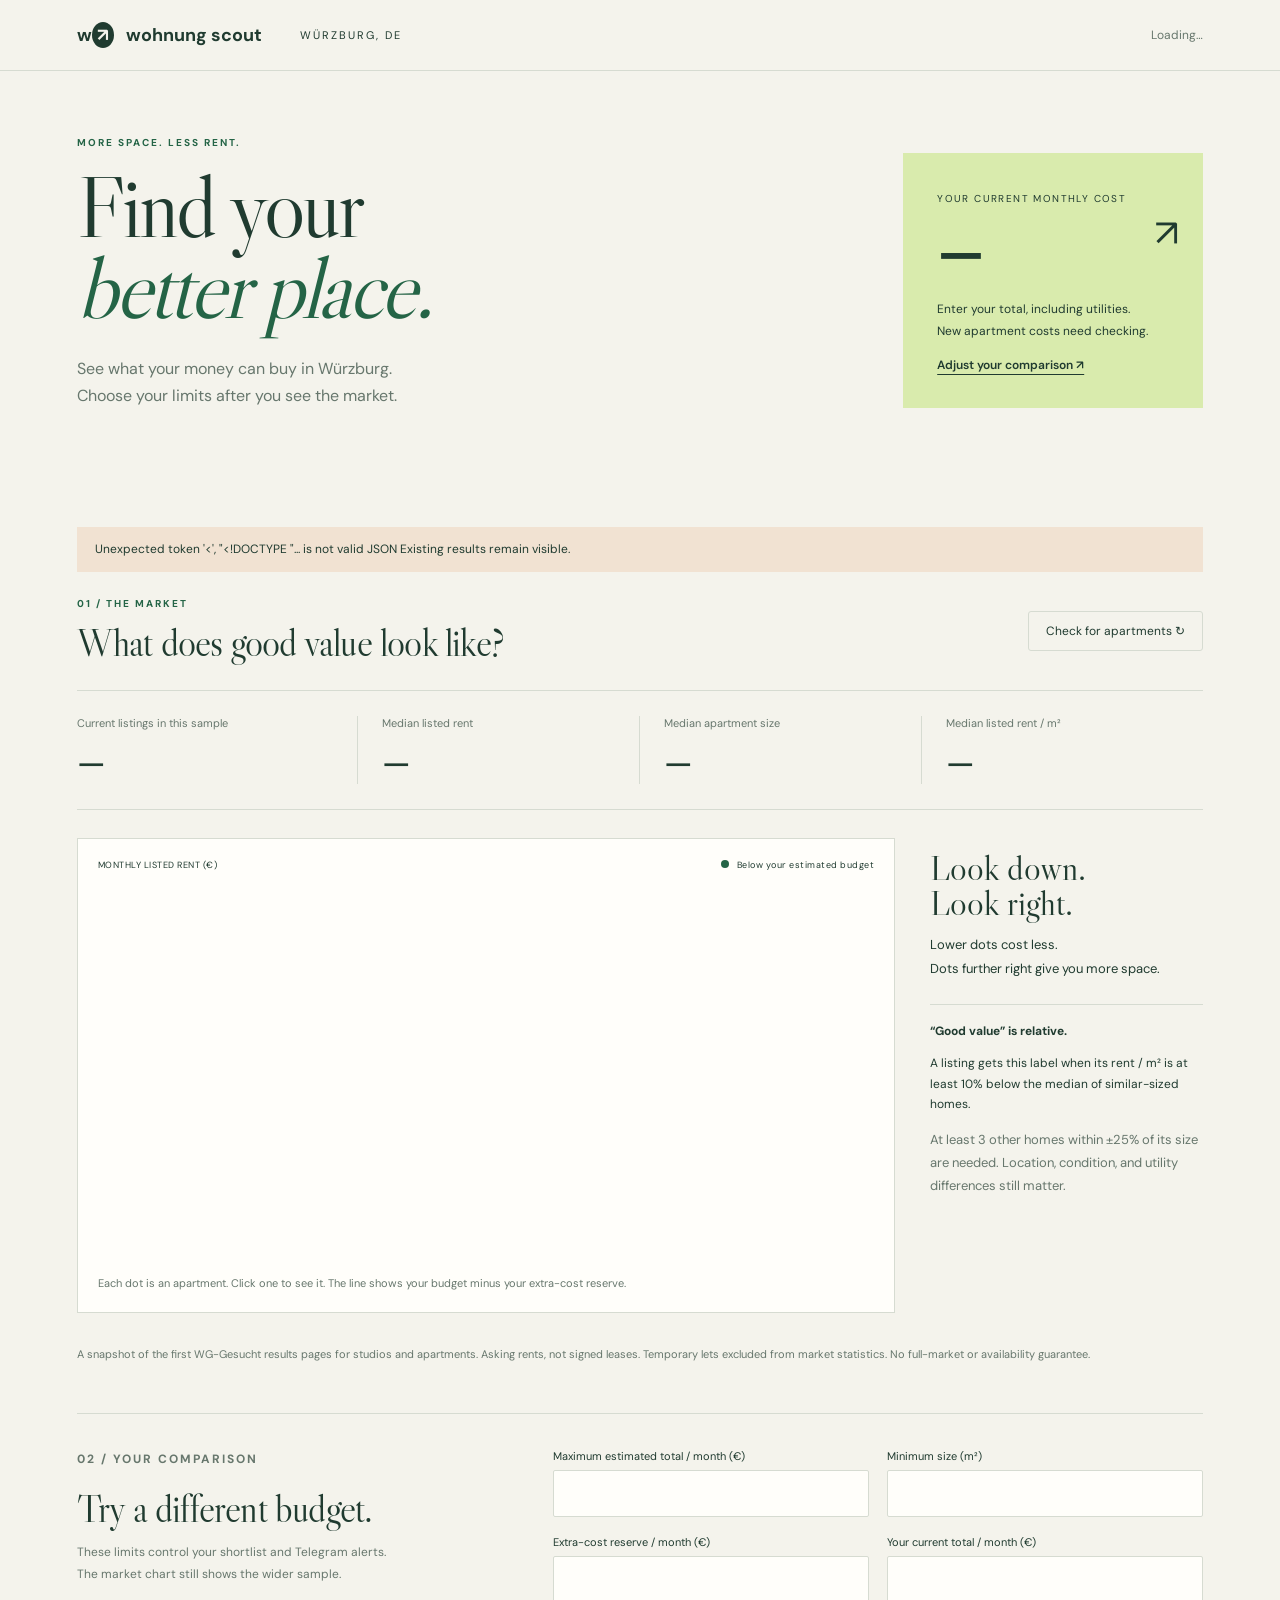
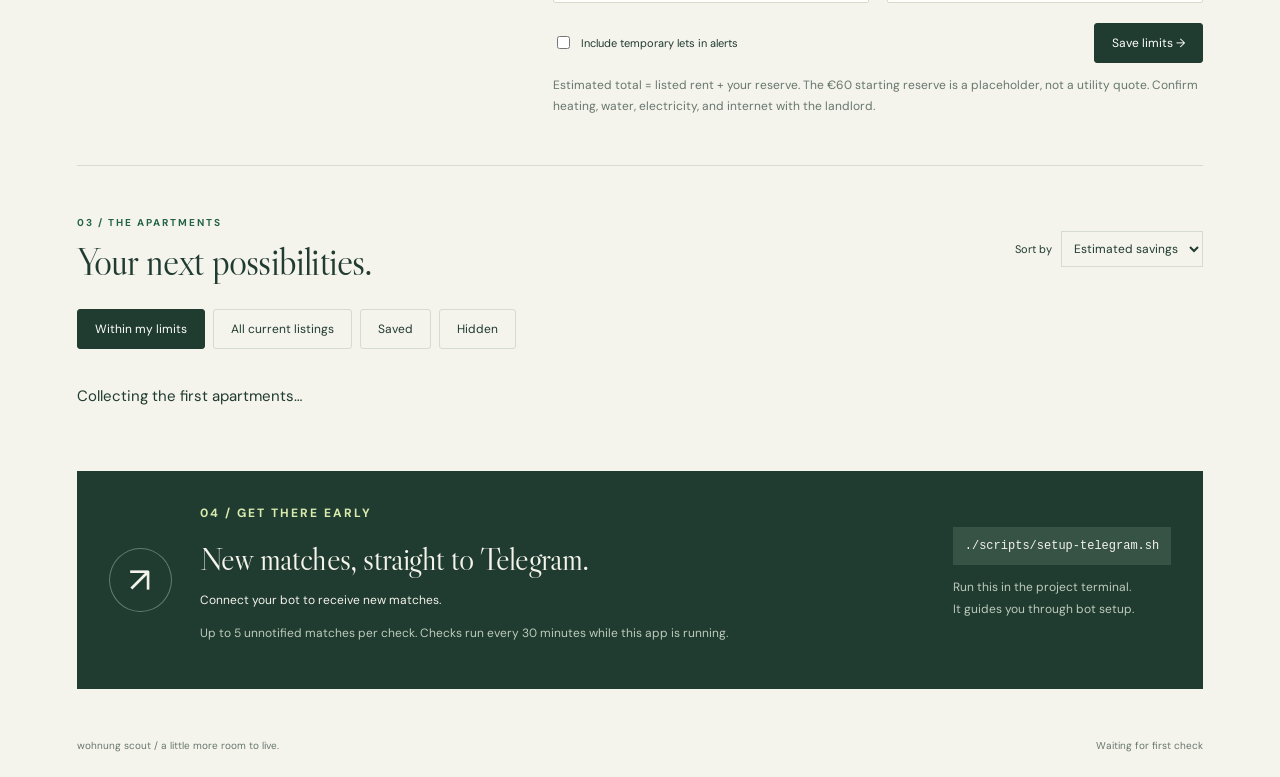
==== static/index.html @ 1e1326ed "Publish sanitized apartment scout with secret checks" ====
<!doctype html>
<html lang="en">
<head>
  <meta charset="utf-8"><meta name="viewport" content="width=device-width,initial-scale=1">
  <title>Wohnung Scout — Würzburg</title>
  <link rel="icon" href="/static/favicon.svg" type="image/svg+xml">
  <link rel="stylesheet" href="/static/style.css">
</head>
<body>
  <header><a class="brand" href="/">w<span>↗</span> wohnung scout</a><span class="city">WÜRZBURG, DE</span><span id="connection">Loading…</span></header>
  <main>
    <section class="intro"><div><p class="eyebrow">MORE SPACE. LESS RENT.</p><h1>Find your<br><em>better place.</em></h1><p class="lede">See what your money can buy in Würzburg.<br>Choose your limits after you see the market.</p></div><aside><span class="label">YOUR CURRENT MONTHLY COST</span><strong id="current">—</strong><p>Enter your total, including utilities.<br>New apartment costs need checking.</p><a href="#preferences">Adjust your comparison ↗</a></aside></section>
    <div id="notice" role="status" aria-live="polite"></div>
    <section class="market"><div class="section-head"><div><p class="eyebrow">01 / THE MARKET</p><h2>What does good value look like?</h2></div><button id="refresh">Check for apartments ↻</button></div>
      <div class="metrics"><div><span>Current listings in this sample</span><strong id="count">—</strong></div><div><span>Median listed rent</span><strong id="median-rent">—</strong></div><div><span>Median apartment size</span><strong id="median-size">—</strong></div><div><span>Median listed rent / m²</span><strong id="median-rate">—</strong></div></div>
      <div class="chart-layout"><div class="chart-wrap"><div class="chart-top"><span>MONTHLY LISTED RENT (€)</span><span><i class="dot"></i> Below your estimated budget</span></div><svg id="chart" viewBox="0 0 760 380" role="img" aria-label="Apartment size versus listed monthly rent"></svg><p class="caption">Each dot is an apartment. Click one to see it. The line shows your budget minus your extra-cost reserve.</p></div><aside class="chart-notes"><h3>Look down.<br>Look right.</h3><p>Lower dots cost less.<br>Dots further right give you more space.</p><div class="tip"><strong>“Good value” is relative.</strong><p>A listing gets this label when its rent / m² is at least 10% below the median of similar-sized homes.</p></div><p class="small">At least 3 other homes within ±25% of its size are needed. Location, condition, and utility differences still matter.</p></aside></div>
      <div id="size-bands" class="bands"></div>
      <p class="caption">A snapshot of the first WG-Gesucht results pages for studios and apartments. Asking rents, not signed leases. Temporary lets excluded from market statistics. No full-market or availability guarantee.</p>
    </section>
    <section id="preferences" class="preferences"><div><p class="eyebrow">02 / YOUR COMPARISON</p><h2>Try a different budget.</h2><p>These limits control your shortlist and Telegram alerts.<br>The market chart still shows the wider sample.</p></div><form id="settings"><div class="inputs"><label>Maximum estimated total / month (€)<input name="budget" type="number" min="1" max="10000" required></label><label>Minimum size (m²)<input name="min_size" type="number" min="1" max="500" required></label><label>Extra-cost reserve / month (€)<input name="extra_costs" type="number" min="0" max="1000" required></label><label>Your current total / month (€)<input name="current_total" type="number" min="1" max="10000" required></label></div><div class="form-bottom"><label class="check"><input name="include_temporary" type="checkbox"> Include temporary lets in alerts</label><button class="primary" type="submit">Save limits →</button></div><p class="small">Estimated total = listed rent + your reserve. The €60 starting reserve is a placeholder, not a utility quote. Confirm heating, water, electricity, and internet with the landlord.</p></form></section>
    <section><div class="section-head"><div><p class="eyebrow">03 / THE APARTMENTS</p><h2>Your next possibilities.</h2></div><label class="sort-label">Sort by <select id="sort"><option value="saving">Estimated savings</option><option value="value">Value for size</option><option value="size">Largest first</option><option value="new">Recently found</option></select></label></div><div class="tabs" role="group" aria-label="Filter listings"><button class="active" data-filter="matches">Within my limits</button><button data-filter="all">All current listings</button><button data-filter="saved">Saved</button><button data-filter="hidden">Hidden</button></div><div id="listings" class="listings" aria-live="polite"><p>Collecting the first apartments…</p></div></section>
    <section class="telegram"><div class="telegram-mark">↗</div><div><p class="eyebrow">04 / GET THERE EARLY</p><h2>New matches, straight to Telegram.</h2><p id="telegram-status">Connect your bot to receive new matches.</p><p class="small">Up to 5 unnotified matches per check. Checks run every 30 minutes while this app is running.</p></div><div><code>./scripts/setup-telegram.sh</code><p class="small">Run this in the project terminal.<br>It guides you through bot setup.</p></div></section>
    <footer><span>wohnung scout / a little more room to live.</span><span id="last-check">Waiting for first check</span></footer>
  </main>
  <script src="/static/app.js" defer></script>
</body>
</html>
---- static/style.css ----
@import url('https://fonts.googleapis.com/css2?family=DM+Sans:wght@400;500;600;700&family=Libre+Caslon+Display&display=swap');
:root{--paper:#f4f3ec;--ink:#203b30;--green:#246446;--muted:#67776d;--line:#d6dbd1;--lime:#d9ebad;--orange:#c46436}*{box-sizing:border-box}html{scroll-behavior:smooth}body{margin:0;background:var(--paper);color:var(--ink);font-family:'DM Sans',sans-serif;font-size:15px}header{display:flex;align-items:center;gap:38px;padding:23px 6%;border-bottom:1px solid var(--line)}a{color:inherit}.brand{text-decoration:none;font-weight:700;font-size:18px}.brand>span{background:var(--ink);color:var(--paper);border-radius:50%;padding:1px 5px;margin-right:8px}.city{font-size:11px;letter-spacing:2px}#connection{margin-left:auto;font-size:12px;color:var(--muted)}main{max-width:1280px;margin:auto;padding:0 6%}.intro{display:flex;justify-content:space-between;gap:50px;padding:65px 0 52px}.eyebrow{font-size:10px;letter-spacing:2px;font-weight:700;margin:0 0 18px;color:var(--green)}h1,h2,h3{font-weight:400;margin:0;font-family:'Libre Caslon Display',Georgia,serif}h1{font-size:clamp(58px,6.8vw,94px);line-height:.93;letter-spacing:-3px}h1 em{font-weight:400;color:var(--green)}.lede{font-size:16px;line-height:1.7;color:var(--muted);margin-top:26px}.intro aside{background:var(--lime);padding:34px;width:300px;align-self:center;position:relative}.intro aside:before{content:'↗';position:absolute;right:25px;top:55px;font-size:38px}.label{font-size:10px;letter-spacing:1.4px}.intro strong{display:block;font-size:52px;letter-spacing:-2px;margin-top:12px}.intro aside p{font-size:12px;line-height:1.8}.intro aside a{font-size:12px;font-weight:600;text-underline-offset:5px}section{margin-bottom:50px}.section-head{display:flex;align-items:center;justify-content:space-between;gap:20px;margin:0 0 26px}h2{font-size:38px;line-height:1.1;letter-spacing:-.8px}.section-head .eyebrow{margin-bottom:12px}button,select,input{font:inherit;color:inherit}button{cursor:pointer;border:1px solid var(--line);background:transparent;padding:11px 17px;border-radius:3px;font-size:12px}button:hover{background:#e7eade}button:disabled{opacity:.6;cursor:wait}button:focus-visible,input:focus-visible,select:focus-visible,a:focus-visible{outline:3px solid var(--orange);outline-offset:3px}.primary{background:var(--ink);color:#fff;border-color:var(--ink)}.primary:hover{background:var(--green)}.metrics{display:grid;grid-template-columns:repeat(4,1fr);border-top:1px solid var(--line);border-bottom:1px solid var(--line);padding:25px 0;margin-bottom:28px}.metrics>div{padding:0 24px;border-right:1px solid var(--line)}.metrics>div:first-child{padding-left:0}.metrics>div:last-child{border:0}.metrics span{display:block;font-size:11px;color:var(--muted)}.metrics strong{display:block;font-size:32px;font-weight:500;margin-top:12px;letter-spacing:-1px}.chart-layout{display:grid;grid-template-columns:3fr 1fr;gap:35px}.chart-wrap{padding:20px;background:#fffefa;border:1px solid var(--line)}.chart-top{display:flex;justify-content:space-between;gap:15px;font-size:9px;letter-spacing:.5px}.dot{display:inline-block;width:8px;height:8px;background:var(--green);border-radius:50%;margin-right:5px}#chart{width:100%;display:block;overflow:visible}.caption,.small{font-size:11px;line-height:1.65;color:var(--muted)}.caption{margin:14px 0 0}.chart-notes{padding-top:12px}h3{font-size:35px;line-height:1}.chart-notes>p{font-size:13px;line-height:1.8}.tip{border-top:1px solid var(--line);padding-top:16px;margin-top:24px;font-size:12px;line-height:1.7}.bands{display:grid;grid-template-columns:repeat(4,1fr);gap:10px;margin-top:18px}.band{padding:17px;border:1px solid var(--line)}.band strong{display:block;font-weight:500;font-size:22px;margin:8px 0}.band span{font-size:11px;color:var(--muted)}.preferences{display:grid;grid-template-columns:1fr 1.5fr;gap:42px;padding:35px 0;border-top:1px solid var(--line);border-bottom:1px solid var(--line)}.preferences p{font-size:12px;line-height:1.8;color:var(--muted)}.inputs{display:grid;grid-template-columns:1fr 1fr;gap:18px}label{font-size:11px}.inputs input{display:block;width:100%;padding:10px 12px;background:#fffefa;border:1px solid var(--line);margin-top:7px;font-size:19px;border-radius:2px}.form-bottom{display:flex;align-items:center;justify-content:space-between;gap:14px;margin-top:20px}.check{display:flex;gap:8px;align-items:center}.tabs{display:flex;flex-wrap:wrap;gap:8px;margin-bottom:22px}.tabs button.active{background:var(--ink);color:#fff;border-color:var(--ink)}select{border:1px solid var(--line);background:transparent;padding:8px;font-size:12px;margin-left:6px}.listings{display:grid;grid-template-columns:repeat(2,1fr);gap:17px}.listing{background:#fffefa;border:1px solid var(--line);padding:24px;transition:border-color .2s}.listing:hover{border-color:var(--green)}.listing.selected{outline:2px solid var(--orange)}.listing-top{display:flex;justify-content:space-between;align-items:center;gap:10px;font-size:10px;margin-bottom:18px}.badge{background:#e5eed9;color:var(--green);padding:5px 8px;border-radius:2px}.badge.temp{background:#f2e2d4;color:#99582d}.listing h3{font-size:26px;line-height:1.12;min-height:58px}.listing h3 a{text-decoration:none}.location{font-size:11px;color:var(--muted);margin:12px 0 20px;line-height:1.6}.facts{display:grid;grid-template-columns:repeat(3,1fr);gap:10px;padding-bottom:16px;border-bottom:1px solid var(--line)}.facts span{font-size:10px;color:var(--muted)}.facts strong{display:block;font-size:23px;font-weight:500;letter-spacing:-.5px;margin-bottom:4px}.saving{display:flex;justify-content:space-between;gap:12px;align-items:center;margin:17px 0;font-size:12px}.saving strong{color:var(--green);font-weight:600}.listing-bottom{display:flex;align-items:center;justify-content:space-between;gap:12px}.listing-bottom a{font-size:12px;text-underline-offset:4px}.listing-bottom button{padding:7px 10px;font-size:10px}.costs{font-size:10px;line-height:1.7;color:var(--muted);margin:12px 0}.empty{padding:30px;border:1px dashed var(--line);grid-column:1/-1;color:var(--muted)}.telegram{background:var(--ink);color:var(--paper);padding:32px;display:flex;align-items:center;gap:28px;margin-top:45px}.telegram .eyebrow{color:var(--lime)}.telegram h2{font-size:32px}.telegram p{font-size:12px;line-height:1.8}.telegram .small{color:#bdcbbc}.telegram code{font-size:12px;background:#365345;padding:12px;display:block;white-space:nowrap}.telegram-mark{border:1px solid #617d6c;border-radius:50%;font-size:35px;min-width:63px;text-align:center;padding:8px}.telegram>div:last-child{margin-left:auto}footer{display:flex;justify-content:space-between;gap:20px;padding:0 0 25px;font-size:10px;color:var(--muted)}#notice:not(:empty){padding:13px 18px;background:#f1e2d2;font-size:12px;margin-bottom:25px;line-height:1.6}.plot-point{cursor:pointer;transition:r .15s}.plot-point:hover,.plot-point:focus{r:8;outline:none;stroke:var(--orange);stroke-width:3}.plot-label{font-family:'DM Sans',sans-serif;font-size:11px;fill:var(--muted)}
@media(max-width:800px){header{gap:15px;padding:18px 5%}.city{display:none}main{padding:0 5%}.intro{padding-top:40px;gap:20px}.intro aside{width:230px;padding:22px}h1{font-size:66px}.chart-layout{grid-template-columns:1fr}.chart-notes{display:none}.preferences{grid-template-columns:1fr;gap:22px}.telegram{flex-wrap:wrap}.telegram>div:last-child{margin-left:0}.metrics>div{padding:0 12px}.metrics strong{font-size:25px}h2{font-size:32px}}@media(max-width:540px){.intro{display:block}.intro aside{width:100%;margin-top:25px}.intro aside strong{font-size:40px}.intro aside p{margin:8px 0}.intro h1{font-size:72px}.metrics{grid-template-columns:repeat(2,1fr);gap:22px}.metrics>div:nth-child(3){padding-left:0}.metrics>div:nth-child(2){border:0}.listings{grid-template-columns:1fr}.bands{grid-template-columns:repeat(2,1fr)}.section-head{align-items:flex-start;flex-direction:column}.chart-top{font-size:8px}.chart-wrap{padding:13px}.telegram{padding:25px}.telegram-mark{display:none}footer{flex-direction:column;gap:8px}}@media(prefers-reduced-motion:reduce){html{scroll-behavior:auto}*{transition:none!important}}
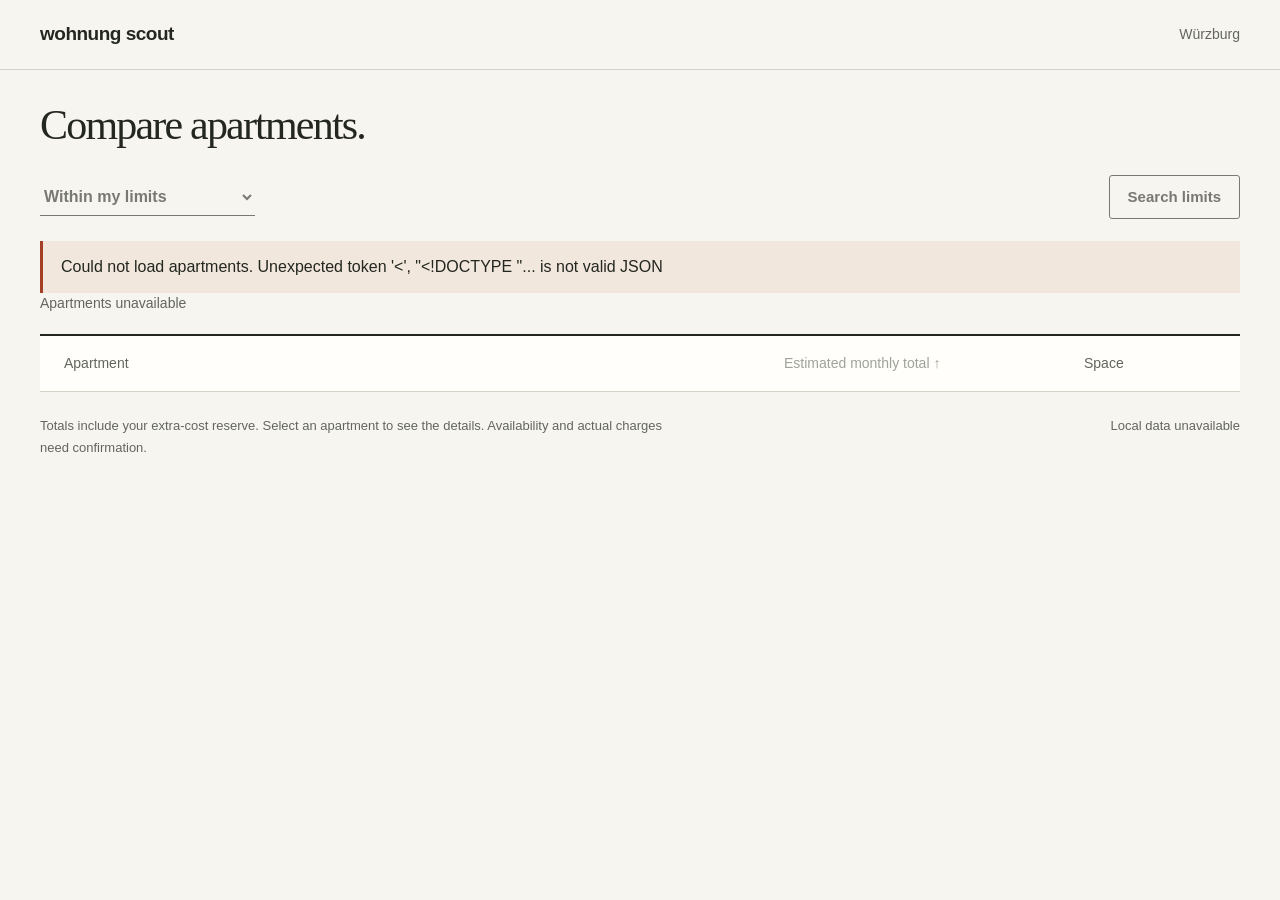
==== commit a5fa9b39: "Use B1 with larger photos and whole-apartment sources" ====
--- a/static/index.html
+++ b/static/index.html
@@ -1,27 +1,138 @@
 <!doctype html>
 <html lang="en">
 <head>
-  <meta charset="utf-8"><meta name="viewport" content="width=device-width,initial-scale=1">
-  <title>Wohnung Scout — Würzburg</title>
-  <link rel="icon" href="/static/favicon.svg" type="image/svg+xml">
-  <link rel="stylesheet" href="/static/style.css">
+<meta charset="utf-8"><meta name="viewport" content="width=device-width,initial-scale=1">
+<title>Wohnung Scout | Würzburg</title>
+<link rel="icon" href="/static/favicon.svg" type="image/svg+xml">
+<style>
+:root{--paper:#f7f5ef;--white:#fffefa;--ink:#232720;--muted:#62665f;--line:#d4d2c8;--copper:#a43e25;--wash:#f1e7dc;--sans:"Avenir Next",Avenir,"Segoe UI",sans-serif;--serif:Georgia,"Times New Roman",serif}
+*{box-sizing:border-box}body{margin:0;background:var(--paper);color:var(--ink);font:16px/1.5 var(--sans);-webkit-font-smoothing:antialiased}button,input,select{font:inherit;color:inherit}button,a{touch-action:manipulation}button{cursor:pointer}button:focus-visible,a:focus-visible,select:focus-visible,input:focus-visible{outline:3px solid var(--copper);outline-offset:4px}button{background:none}button,a,input,select{-webkit-tap-highlight-color:transparent}.masthead{margin:auto;max-width:1400px;padding:20px 40px;display:flex;justify-content:space-between;gap:20px;align-items:center;border-bottom:1px solid var(--line)}.brand{font-size:19px;font-weight:700;letter-spacing:-.5px}.place{font-size:14px;color:var(--muted)}main{max-width:1400px;margin:0 auto;padding:32px 40px 40px}.intro{max-width:690px}h1{font:normal 42px/1.12 var(--serif);letter-spacing:-1.8px;margin:0}.intro p{margin:0;color:var(--muted);font-size:17px}.toolbar{display:flex;align-items:center;justify-content:space-between;gap:20px;margin-top:26px;margin-bottom:22px}.view-label{display:flex;align-items:center;gap:12px;font-size:16px;font-weight:600}.view-label select{appearance:auto;border:0;border-bottom:1px solid var(--ink);background:transparent;border-radius:0;padding:9px 24px 9px 0;max-width:100%}.limits-button{border:1px solid var(--ink);padding:10px 18px;white-space:nowrap;border-radius:3px;font-weight:600;font-size:15px}.limits-button:hover{background:var(--ink);color:var(--white)}.limits-summary{font-size:14px;color:var(--muted);margin:0 0 20px}.count{color:var(--ink);font-weight:650}.comparison{width:100%;border-collapse:collapse;table-layout:fixed;text-align:left;background:var(--white);border-top:2px solid var(--ink)}th{font-size:14px;font-weight:500;color:var(--muted);padding:17px 24px;border-bottom:1px solid var(--line);vertical-align:middle}th:first-child{width:60%}th:nth-child(2){width:25%}th:nth-child(3){width:15%}th button{border:0;padding:0;text-align:left;font:inherit}td{padding:26px 24px;border-bottom:1px solid var(--line);vertical-align:middle}.apartment-button{font:600 20px/1.4 var(--sans);text-align:left;border:0;padding:0;display:block;width:100%;overflow-wrap:anywhere;letter-spacing:-.25px}.apartment-button:hover{color:var(--copper)}.location{font-size:14px;color:var(--muted);margin-top:8px;overflow-wrap:anywhere}.total{font-size:28px;font-weight:650;line-height:1.3;white-space:nowrap;font-variant-numeric:tabular-nums;letter-spacing:-.6px}.space{font-size:22px;white-space:nowrap;font-variant-numeric:tabular-nums}.row-label{display:none}.chosen td{background:var(--wash);border-bottom-color:var(--wash)}.chosen td:first-child{box-shadow:inset 4px 0 var(--copper)}.chosen .apartment-button{color:var(--copper)}.detail-row td{padding:0;background:var(--wash)}.detail-body{padding:0 24px 28px;border-left:4px solid var(--copper);display:grid;grid-template-columns:1fr 1fr;gap:22px 42px}.cost-breakdown{margin:0;display:grid;grid-template-columns:1fr auto;gap:8px 20px;font-size:15px}.cost-breakdown dt{color:var(--muted)}.cost-breakdown dd{margin:0;font-variant-numeric:tabular-nums}.detail-copy p{margin:0;font-size:15px}.detail-copy .saving{font-weight:600;color:#3f5c43;margin-bottom:10px}.detail-actions{grid-column:1/-1;display:flex;gap:12px;align-items:center;flex-wrap:wrap}.open-link,.save-button{display:inline-block;padding:10px 17px;font-weight:600;font-size:15px;text-decoration:none;border-radius:3px}.open-link{background:var(--copper);color:white;border:1px solid var(--copper)}.save-button{border:1px solid #a59c8c;background:transparent}.open-link:hover{background:#87331f}.save-button:hover{background:#e4d6c5}.save-button[aria-pressed=true]{background:#e0e7d8;border-color:#67775e}.preview-note{font-size:13px;color:var(--muted)}.listing-source{font-size:14px;color:var(--muted);margin-top:8px}#notice:empty{display:none}#notice{padding:14px 18px;border-left:3px solid var(--copper);background:var(--wash);margin-top:22px;overflow-wrap:anywhere}button:disabled,select:disabled{opacity:.6;cursor:wait}.field small{display:block;font-size:13px;color:var(--muted);margin-top:6px}.empty{padding:38px 24px;border-bottom:1px solid var(--line);background:var(--white);font-size:17px}.footnote{display:flex;justify-content:space-between;gap:24px;align-items:flex-start;margin-top:23px;font-size:13px;line-height:1.7;color:var(--muted)}.footnote p{margin:0;max-width:650px}#source{white-space:nowrap}dialog{max-width:460px;width:calc(100% - 32px);padding:31px;border:1px solid var(--line);border-radius:5px;background:var(--white);color:var(--ink)}dialog::backdrop{background:#23272066}dialog h2{font:normal 31px var(--serif);margin:0 0 8px}dialog p{font-size:14px;color:var(--muted);margin:0 0 23px}.field{display:block;font-size:15px;margin:18px 0}.field input{display:block;width:100%;margin-top:7px;padding:10px 12px;border:1px solid #aaa99f;border-radius:3px;background:white}.check{display:flex;align-items:flex-start;gap:10px;margin:22px 0;font-size:15px}.check input{margin-top:6px;accent-color:var(--copper);width:17px;height:17px}.dialog-actions{display:flex;justify-content:flex-end;gap:10px;margin-top:29px}.dialog-actions button{border:1px solid var(--line);padding:10px 16px;border-radius:3px}.dialog-actions .apply{background:var(--ink);color:white;border-color:var(--ink)}[hidden]{display:none!important}
+@media(max-width:760px){.masthead{padding:22px 24px}main{padding:35px 24px}h1{font-size:41px}.toolbar{margin-top:31px}.comparison th,.comparison td{padding-left:18px;padding-right:18px}th:first-child{width:49%}th:nth-child(2){width:32%}th:nth-child(3){width:19%}.total{font-size:28px}.apartment-button{font-size:20px}.space{font-size:20px}.detail-body{padding:0 18px 24px;gap:20px;grid-template-columns:1fr}.detail-actions{grid-column:auto}.footnote{display:block}.footnote p+p{margin-top:9px}}
+@media(max-width:540px){.masthead{padding:20px}.brand{font-size:18px}.place{font-size:13px}main{padding:32px 20px}h1{font-size:38px;letter-spacing:-1px}.intro p{font-size:16px}.toolbar{gap:12px;align-items:flex-start;margin-bottom:15px}.view-label{min-width:0;font-size:15px}.view-label select{max-width:184px;padding-right:4px}.limits-button{font-size:14px;padding:10px 12px}.limits-summary{font-size:14px;margin-bottom:17px}.comparison,.comparison tbody{display:block}.comparison thead{display:none}.comparison tr{display:grid;grid-template-columns:1.4fr 1fr;border-bottom:1px solid var(--line);padding:22px 20px;gap:20px;background:var(--white)}.comparison td{border:0;padding:0;display:block}.comparison td:first-child{grid-column:1/-1}.apartment-button{font-size:20px;line-height:1.42}.location{font-size:14px;margin-top:7px}.row-label{display:block;font-size:13px;color:var(--muted);line-height:1.4;margin-bottom:7px;font-weight:400;letter-spacing:0}.total{font-size:28px}.space{font-size:24px}.comparison tr.chosen{background:var(--wash);box-shadow:inset 4px 0 var(--copper);border-bottom:0}.chosen td{background:transparent}.chosen td:first-child{box-shadow:none}.comparison tr.detail-row{display:block;background:var(--wash);padding:0 20px 24px;box-shadow:inset 4px 0 var(--copper)}.detail-body{padding:0;border:0;gap:20px}.cost-breakdown{font-size:14px;gap:9px 10px}.detail-copy p{font-size:14px}.detail-actions{display:grid;grid-template-columns:1fr;gap:10px}.open-link,.save-button{text-align:center}.preview-note{text-align:center}.footnote{margin-top:18px;font-size:13px}#source{white-space:normal}.empty{padding:27px 20px}}
+@media(prefers-reduced-motion:no-preference){button,a{transition:color .15s,background .15s}}
+</style>
+<link rel="stylesheet" href="/static/prototype/listing-photos.css">
 </head>
 <body>
-  <header><a class="brand" href="/">w<span>↗</span> wohnung scout</a><span class="city">WÜRZBURG, DE</span><span id="connection">Loading…</span></header>
-  <main>
-    <section class="intro"><div><p class="eyebrow">MORE SPACE. LESS RENT.</p><h1>Find your<br><em>better place.</em></h1><p class="lede">See what your money can buy in Würzburg.<br>Choose your limits after you see the market.</p></div><aside><span class="label">YOUR CURRENT MONTHLY COST</span><strong id="current">—</strong><p>Enter your total, including utilities.<br>New apartment costs need checking.</p><a href="#preferences">Adjust your comparison ↗</a></aside></section>
-    <div id="notice" role="status" aria-live="polite"></div>
-    <section class="market"><div class="section-head"><div><p class="eyebrow">01 / THE MARKET</p><h2>What does good value look like?</h2></div><button id="refresh">Check for apartments ↻</button></div>
-      <div class="metrics"><div><span>Current listings in this sample</span><strong id="count">—</strong></div><div><span>Median listed rent</span><strong id="median-rent">—</strong></div><div><span>Median apartment size</span><strong id="median-size">—</strong></div><div><span>Median listed rent / m²</span><strong id="median-rate">—</strong></div></div>
-      <div class="chart-layout"><div class="chart-wrap"><div class="chart-top"><span>MONTHLY LISTED RENT (€)</span><span><i class="dot"></i> Below your estimated budget</span></div><svg id="chart" viewBox="0 0 760 380" role="img" aria-label="Apartment size versus listed monthly rent"></svg><p class="caption">Each dot is an apartment. Click one to see it. The line shows your budget minus your extra-cost reserve.</p></div><aside class="chart-notes"><h3>Look down.<br>Look right.</h3><p>Lower dots cost less.<br>Dots further right give you more space.</p><div class="tip"><strong>“Good value” is relative.</strong><p>A listing gets this label when its rent / m² is at least 10% below the median of similar-sized homes.</p></div><p class="small">At least 3 other homes within ±25% of its size are needed. Location, condition, and utility differences still matter.</p></aside></div>
-      <div id="size-bands" class="bands"></div>
-      <p class="caption">A snapshot of the first WG-Gesucht results pages for studios and apartments. Asking rents, not signed leases. Temporary lets excluded from market statistics. No full-market or availability guarantee.</p>
-    </section>
-    <section id="preferences" class="preferences"><div><p class="eyebrow">02 / YOUR COMPARISON</p><h2>Try a different budget.</h2><p>These limits control your shortlist and Telegram alerts.<br>The market chart still shows the wider sample.</p></div><form id="settings"><div class="inputs"><label>Maximum estimated total / month (€)<input name="budget" type="number" min="1" max="10000" required></label><label>Minimum size (m²)<input name="min_size" type="number" min="1" max="500" required></label><label>Extra-cost reserve / month (€)<input name="extra_costs" type="number" min="0" max="1000" required></label><label>Your current total / month (€)<input name="current_total" type="number" min="1" max="10000" required></label></div><div class="form-bottom"><label class="check"><input name="include_temporary" type="checkbox"> Include temporary lets in alerts</label><button class="primary" type="submit">Save limits →</button></div><p class="small">Estimated total = listed rent + your reserve. The €60 starting reserve is a placeholder, not a utility quote. Confirm heating, water, electricity, and internet with the landlord.</p></form></section>
-    <section><div class="section-head"><div><p class="eyebrow">03 / THE APARTMENTS</p><h2>Your next possibilities.</h2></div><label class="sort-label">Sort by <select id="sort"><option value="saving">Estimated savings</option><option value="value">Value for size</option><option value="size">Largest first</option><option value="new">Recently found</option></select></label></div><div class="tabs" role="group" aria-label="Filter listings"><button class="active" data-filter="matches">Within my limits</button><button data-filter="all">All current listings</button><button data-filter="saved">Saved</button><button data-filter="hidden">Hidden</button></div><div id="listings" class="listings" aria-live="polite"><p>Collecting the first apartments…</p></div></section>
-    <section class="telegram"><div class="telegram-mark">↗</div><div><p class="eyebrow">04 / GET THERE EARLY</p><h2>New matches, straight to Telegram.</h2><p id="telegram-status">Connect your bot to receive new matches.</p><p class="small">Up to 5 unnotified matches per check. Checks run every 30 minutes while this app is running.</p></div><div><code>./scripts/setup-telegram.sh</code><p class="small">Run this in the project terminal.<br>It guides you through bot setup.</p></div></section>
-    <footer><span>wohnung scout / a little more room to live.</span><span id="last-check">Waiting for first check</span></footer>
-  </main>
-  <script src="/static/app.js" defer></script>
+<header class="masthead"><div class="brand">wohnung scout</div><div class="place">Würzburg</div></header>
+<main>
+<section class="intro"><h1>Compare apartments.</h1></section>
+<div class="toolbar"><label class="view-label"><select id="view" aria-label="Apartments to compare"><option value="matches">Within my limits</option><option value="all">All current apartments</option><option value="saved">Saved</option><option value="hidden">Hidden</option></select></label><button class="limits-button" id="open-limits">Search limits</button></div>
+<div id="notice" role="alert"></div>
+<p class="limits-summary" id="count" role="status" aria-live="polite">Loading apartments</p>
+<table class="comparison" aria-label="Apartment comparison"><thead><tr><th>Apartment</th><th><button id="sort-total" aria-label="Reverse monthly cost sort">Estimated monthly total ↑</button></th><th>Space</th></tr></thead><tbody id="rows"></tbody></table>
+<div class="empty" id="empty" hidden>No apartments match these limits. Try a higher budget or a smaller minimum size.</div>
+<footer class="footnote"><p>Totals include your extra-cost reserve. Select an apartment to see the details. Availability and actual charges need confirmation.</p><p id="source">Loading local data</p></footer>
+</main>
+<dialog id="limits-dialog" aria-labelledby="limits-title"><form id="limits-form">
+<h2 id="limits-title">Your search limits.</h2><p id="limits-note">Saved limits apply to your apartment search and Telegram alerts.</p>
+<label class="field">Maximum monthly total (€)<input name="budget" type="number" min="1" max="10000" step="1" required></label>
+<label class="field">Minimum space (m²)<input name="min_size" type="number" min="1" max="500" step="1" required></label>
+<label class="field">Extra-cost reserve per month (€)<input name="extra_costs" type="number" min="0" max="1000" step="1" required><small>This is your allowance for unconfirmed costs, not a utility quote.</small></label>
+<label class="field">Your current monthly total (€)<input name="current_total" type="number" min="1" max="10000" step="1" required><small>Include your current utilities.</small></label>
+<label class="check"><input name="include_temporary" type="checkbox">Include temporary lets</label>
+<p id="limits-error" role="alert" hidden></p>
+<div class="dialog-actions"><button type="button" id="cancel-limits">Cancel</button><button class="apply" id="apply-limits" type="submit">Save limits</button></div>
+</form></dialog>
+<script src="/static/prototype/listing-photos.js"></script>
+<script>
+const $=id=>document.getElementById(id);
+const money=value=>new Intl.NumberFormat('de-DE',{style:'currency',currency:'EUR',maximumFractionDigits:0}).format(value);
+const state={mode:'loading',listings:[],settings:null,selected:null,direction:1,busy:false};
+function element(tag,text,className){const node=document.createElement(tag);node.textContent=text;if(className)node.className=className;return node;}
+function safeUrl(value){try{const url=new URL(value);return ['http:','https:'].includes(url.protocol)&&!url.username&&!url.password?url.href:null;}catch{return null;}}
+async function api(path,body){
+  const options={cache:'no-store',signal:AbortSignal.timeout(15000)};
+  if(body!==undefined)Object.assign(options,{method:'POST',headers:{'Content-Type':'application/json'},body:JSON.stringify(body)});
+  const response=await fetch(path,options);
+  const data=await response.json();
+  if(!response.ok)throw Error(data.error||'Request failed ('+response.status+').');
+  return data;
+}
+function visibleRows(){
+  const view=$('view').value;
+  return state.listings.filter(row=>row.housing_type==='entire_apartment').filter(row=>{
+    if(view==='saved')return row.status==='saved';
+    if(view==='hidden')return row.status==='hidden';
+    return row.currently_seen!==false&&row.status!=='hidden'&&(view==='all'||(row.monthly_charges_known!==false&&row.estimated_total<=state.settings.budget&&row.size>=state.settings.min_size&&(state.settings.include_temporary||!row.temporary)));
+  }).sort((a,b)=>(a.estimated_total-b.estimated_total)*state.direction);
+}
+function recalculate(){for(const row of state.listings){row.estimated_total=row.rent+state.settings.extra_costs;row.estimated_saving=state.settings.current_total-row.estimated_total;}}
+async function setStatus(row,status,button){
+  if(state.busy)return;
+  state.busy=true;button.disabled=true;$('notice').textContent='';
+  try{
+    if(state.mode==='production')await api('/api/listings/'+encodeURIComponent(row.id)+'/status',{status});
+    row.status=status;render();
+    (document.querySelector('[data-listing="'+CSS.escape(String(row.id))+'"]')||$('view')).focus({preventScroll:true});
+    $('notice').textContent=state.mode==='preview'?'Preview updated. Changes reset on reload.':status==='hidden'?'Apartment hidden. Find it in Hidden.':status==='saved'?'Apartment saved.':'Apartment restored.';
+  }catch(error){$('notice').textContent='Could not update this apartment. '+error.message;button.disabled=false;}finally{state.busy=false;}
+}
+function showDetails(row){
+  const tr=element('tr','','detail-row'),cell=document.createElement('td');cell.colSpan=3;
+  const body=element('div','','detail-body'),costs=element('dl','','cost-breakdown');
+  for(const [label,value]of [['Listed monthly rent',money(row.rent)],['Extra-cost reserve',money(state.settings.extra_costs)],['Your current total',money(state.settings.current_total)]])costs.append(element('dt',label),element('dd',value));
+  costs.append(element('dt','Rent basis'),element('dd',row.rent_basis||'Advertised'));
+  if(row.details_checked)for(const [label,key]of [['Base rent','base_rent'],['Service charges','service_costs'],['Other listed costs','other_costs'],['Deposit','deposit'],['Parking (confirm inclusion)','parking_costs']])costs.append(element('dt',label),element('dd',Number.isFinite(row[key])?money(row[key]):'Unknown'));
+  const copy=element('div','','detail-copy');
+  copy.append(element('p',money(Math.abs(row.estimated_saving))+(row.estimated_saving>=0?' less':' more')+' than your current home each month.','saving'),element('p','This is an estimate. Confirm utilities, deposit, and availability in the original listing.'));
+  if(row.available)copy.append(element('p','Available '+row.available));
+  if(row.currently_seen===false)copy.append(element('p','Not seen in the latest sample.'));
+  const actions=element('div','','detail-actions'),url=safeUrl(row.url);
+  if(url){const link=element('a','Open original listing ↗','open-link');link.href=url;link.target='_blank';link.rel='noopener noreferrer';actions.append(link);}
+  const save=element('button',row.status==='saved'?'Unsave':'Save','save-button');save.setAttribute('aria-pressed',String(row.status==='saved'));save.dataset.save=String(row.id);save.addEventListener('click',()=>setStatus(row,row.status==='saved'?'new':'saved',save));
+  const hide=element('button',row.status==='hidden'?'Restore':'Hide','save-button');hide.dataset.hide=String(row.id);hide.addEventListener('click',()=>setStatus(row,row.status==='hidden'?'new':'hidden',hide));
+  actions.append(save,hide);if(state.mode==='preview')actions.append(element('span','Preview only. Changes reset on reload.','preview-note'));
+  body.append(costs,copy,actions);cell.append(body);tr.append(cell);return tr;
+}
+function render(){
+  if(state.mode==='loading')return;
+  const rows=visibleRows();if(!rows.some(row=>row.id===state.selected))state.selected=null;
+  $('count').textContent=rows.length+' apartment'+(rows.length===1?'':'s');
+  $('sort-total').textContent='Estimated monthly total '+(state.direction===1?'↑':'↓');$('sort-total').closest('th').setAttribute('aria-sort',state.direction===1?'ascending':'descending');
+  $('rows').replaceChildren();$('empty').hidden=rows.length>0;
+  $('empty').textContent=$('view').value==='matches'?'No whole apartments match these limits. Try a higher budget or a smaller minimum size.':$('view').value==='saved'?'No saved apartments yet.':$('view').value==='hidden'?'No hidden apartments.':'No confirmed whole apartments in the current sample.';
+  for(const row of rows){
+    const selected=row.id===state.selected,tr=document.createElement('tr');tr.classList.toggle('chosen',selected);
+    const titleCell=document.createElement('td'),title=element('button',row.title,'apartment-button');title.dataset.listing=String(row.id);title.setAttribute('aria-expanded',String(selected));title.setAttribute('aria-label',(selected?'Close details for ':'View details for ')+row.title);title.addEventListener('click',()=>{state.selected=selected?null:row.id;render();document.querySelector('[data-listing="'+CSS.escape(String(row.id))+'"]').focus({preventScroll:true});});
+    const heading=element('div','','apartment-heading'),copy=element('div');copy.append(title,listingPhotos.location(row,'location'));if(row.source)copy.append(element('div',row.source,'listing-source'));if(row.temporary)copy.append(element('div','Temporary let','listing-status'));if(row.status==='saved')copy.append(element('div','Saved','listing-status'));heading.append(listingPhotos.forRow(row),copy);titleCell.append(heading);
+    const total=element('td','','total');total.append(element('span','Estimated monthly total','row-label'),document.createTextNode(money(row.estimated_total)));
+    const size=element('td','','space');size.append(element('span','Space','row-label'),document.createTextNode(row.size+' m²'));
+    tr.append(titleCell,total,size);$('rows').append(tr);if(selected)$('rows').append(showDetails(row));
+  }
+}
+$('open-limits').disabled=true;$('view').disabled=true;$('sort-total').disabled=true;
+$('open-limits').addEventListener('click',()=>{
+  for(const [key,value]of Object.entries(state.settings)){const input=$('limits-form').elements[key];if(!input)continue;if(input.type==='checkbox')input.checked=value;else input.value=value;}
+  $('limits-error').hidden=true;$('limits-dialog').showModal();
+});
+$('cancel-limits').addEventListener('click',()=>$('limits-dialog').close());
+$('limits-form').addEventListener('submit',async event=>{
+  event.preventDefault();const form=event.target,settings={};
+  for(const key of ['budget','min_size','extra_costs','current_total'])settings[key]=Number(form.elements[key].value);
+  settings.include_temporary=form.elements.include_temporary.checked;
+  $('apply-limits').disabled=true;$('limits-error').hidden=true;
+  try{
+    const result=state.mode==='production'?await api('/api/settings',settings):{settings};
+    state.settings=result.settings;recalculate();$('limits-dialog').close();render();
+    $('notice').textContent=state.mode==='preview'?'Preview limits applied. Changes reset on reload.':'Limits saved. Telegram uses these limits at the next check.';
+  }catch(error){$('limits-error').textContent='Could not save limits. '+error.message;$('limits-error').hidden=false;}
+  finally{$('apply-limits').disabled=false;}
+});
+$('sort-total').addEventListener('click',()=>{state.direction*=-1;render();});$('view').addEventListener('change',render);
+async function load(){
+  try{
+    const data=await api('/api/state');if(state.busy)return;if(!Array.isArray(data.listings)||!data.settings)throw Error('Unexpected apartment data.');
+    state.mode=data.preview===true?'preview':'production';state.listings=data.listings;state.settings=data.settings;
+    $('open-limits').disabled=false;$('view').disabled=false;$('sort-total').disabled=false;
+    $('source').textContent=state.mode==='preview'?'Read-only preview':data.scanning?'Checking public sources':data.last_check?'Last check '+new Date(data.last_check).toLocaleString():'Waiting for the first check';
+    $('limits-note').textContent=state.mode==='preview'?'Changes reset on reload. Your actual search and alerts stay unchanged.':'Saved limits apply to your apartment search and Telegram alerts.';
+    $('apply-limits').textContent=state.mode==='preview'?'Apply to preview':'Save limits';
+    const errors=[...(data.errors||[]),data.telegram_error].filter(Boolean);if(errors.length)$('notice').textContent=errors.join(' ');
+    render();if(state.mode==='preview')listingPhotos.hydrate(state.listings);
+  }catch(error){$('notice').textContent='Could not load apartments. '+error.message;$('count').textContent=state.mode==='loading'?'Apartments unavailable':$('count').textContent;$('source').textContent='Local data unavailable';}
+}
+load();setInterval(()=>{if(state.mode!=='preview'&&!state.busy&&!document.hidden&&!$('limits-dialog').open)load();},30000);
+</script>
 </body>
 </html>
--- a/static/prototype/listing-photos.css
+++ b/static/prototype/listing-photos.css
@@ -0,0 +1,18 @@
+.listing-photo{display:flex;align-items:center;justify-content:center;overflow:hidden;background:#e9e6df;color:#62665f;font-size:14px;text-align:center;aspect-ratio:4/3;min-width:0}
+.listing-photo img{display:block;width:100%;height:100%;object-fit:cover}
+.listing-address{display:block}.listing-address>span{display:block}
+.apartment-heading{display:grid;grid-template-columns:224px minmax(0,1fr);gap:20px;align-items:center}
+.apartment-heading .listing-photo{width:224px;height:168px}
+.listing-status{font-size:14px;color:var(--copper);margin-top:8px}
+.column-photo{width:100%;aspect-ratio:4/3;margin-bottom:22px}
+.home-copy{min-width:0}
+.home>.home-heading{display:grid;grid-template-columns:88px minmax(0,1fr);gap:16px;align-items:center}
+.home-heading .listing-photo{width:88px;height:72px;font-size:12px}
+.detail-photo{width:100%;aspect-ratio:3/2;margin-bottom:28px}
+.detail-facts{display:flex;justify-content:space-between;gap:20px;margin-bottom:26px;align-items:baseline}
+.detail-facts .detail-area{margin:0}
+.detail-space{font-size:24px;white-space:nowrap}
+.option-facts{display:flex;flex-wrap:wrap;gap:8px 18px;font-size:14px;margin-top:8px;color:var(--muted)}
+.option-meta{display:block}
+@media(max-width:1050px){.apartment-heading{grid-template-columns:1fr}.apartment-heading .listing-photo{width:100%;height:auto;aspect-ratio:3/2}}
+@media(max-width:760px){.detail-facts{align-items:start;flex-wrap:wrap;gap:8px}.detail-photo{margin-bottom:24px}}
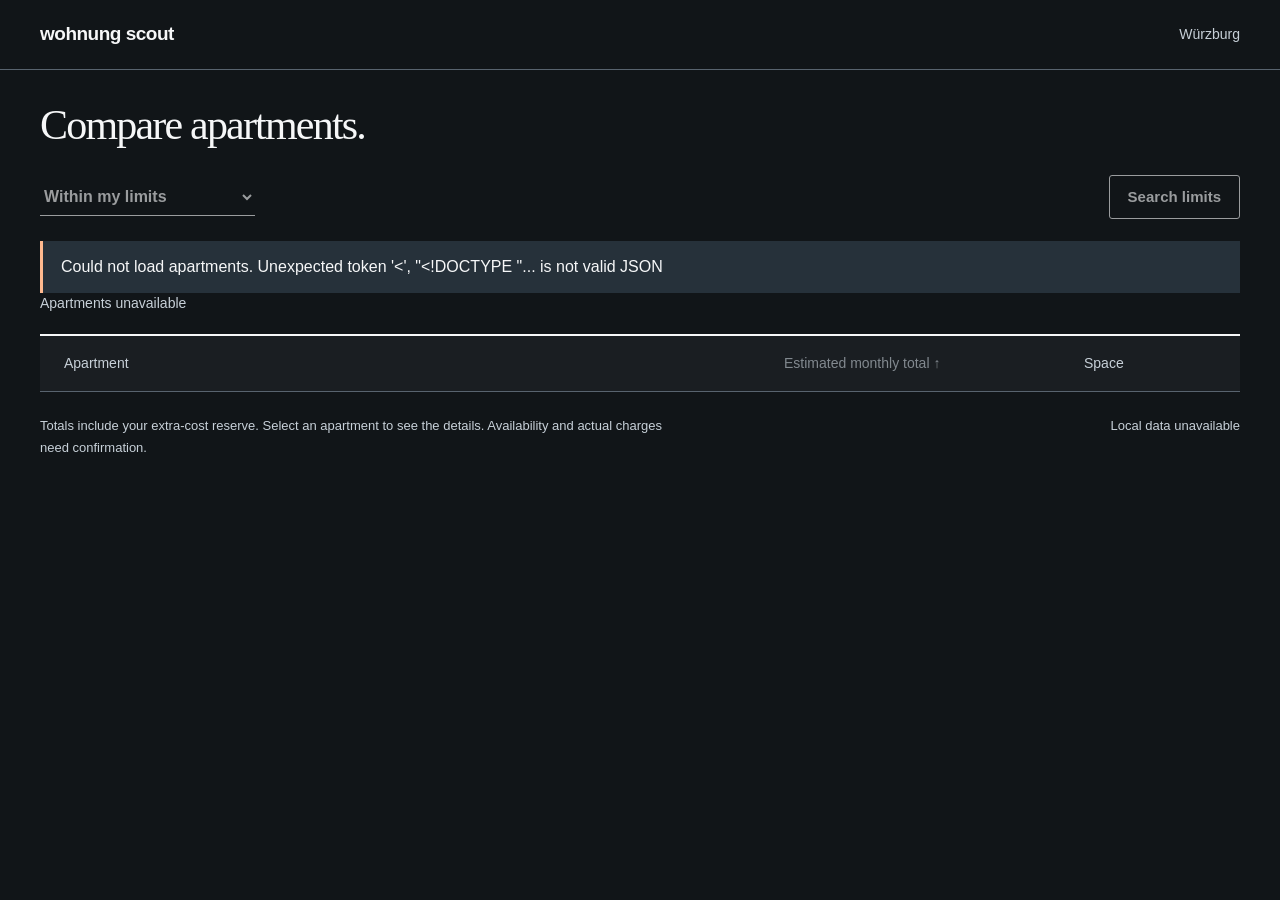
==== commit 045d2e85: "Make B1 dark with brighter text and larger photos" ====
--- a/static/index.html
+++ b/static/index.html
@@ -5,10 +5,10 @@
 <title>Wohnung Scout | Würzburg</title>
 <link rel="icon" href="/static/favicon.svg" type="image/svg+xml">
 <style>
-:root{--paper:#f7f5ef;--white:#fffefa;--ink:#232720;--muted:#62665f;--line:#d4d2c8;--copper:#a43e25;--wash:#f1e7dc;--sans:"Avenir Next",Avenir,"Segoe UI",sans-serif;--serif:Georgia,"Times New Roman",serif}
-*{box-sizing:border-box}body{margin:0;background:var(--paper);color:var(--ink);font:16px/1.5 var(--sans);-webkit-font-smoothing:antialiased}button,input,select{font:inherit;color:inherit}button,a{touch-action:manipulation}button{cursor:pointer}button:focus-visible,a:focus-visible,select:focus-visible,input:focus-visible{outline:3px solid var(--copper);outline-offset:4px}button{background:none}button,a,input,select{-webkit-tap-highlight-color:transparent}.masthead{margin:auto;max-width:1400px;padding:20px 40px;display:flex;justify-content:space-between;gap:20px;align-items:center;border-bottom:1px solid var(--line)}.brand{font-size:19px;font-weight:700;letter-spacing:-.5px}.place{font-size:14px;color:var(--muted)}main{max-width:1400px;margin:0 auto;padding:32px 40px 40px}.intro{max-width:690px}h1{font:normal 42px/1.12 var(--serif);letter-spacing:-1.8px;margin:0}.intro p{margin:0;color:var(--muted);font-size:17px}.toolbar{display:flex;align-items:center;justify-content:space-between;gap:20px;margin-top:26px;margin-bottom:22px}.view-label{display:flex;align-items:center;gap:12px;font-size:16px;font-weight:600}.view-label select{appearance:auto;border:0;border-bottom:1px solid var(--ink);background:transparent;border-radius:0;padding:9px 24px 9px 0;max-width:100%}.limits-button{border:1px solid var(--ink);padding:10px 18px;white-space:nowrap;border-radius:3px;font-weight:600;font-size:15px}.limits-button:hover{background:var(--ink);color:var(--white)}.limits-summary{font-size:14px;color:var(--muted);margin:0 0 20px}.count{color:var(--ink);font-weight:650}.comparison{width:100%;border-collapse:collapse;table-layout:fixed;text-align:left;background:var(--white);border-top:2px solid var(--ink)}th{font-size:14px;font-weight:500;color:var(--muted);padding:17px 24px;border-bottom:1px solid var(--line);vertical-align:middle}th:first-child{width:60%}th:nth-child(2){width:25%}th:nth-child(3){width:15%}th button{border:0;padding:0;text-align:left;font:inherit}td{padding:26px 24px;border-bottom:1px solid var(--line);vertical-align:middle}.apartment-button{font:600 20px/1.4 var(--sans);text-align:left;border:0;padding:0;display:block;width:100%;overflow-wrap:anywhere;letter-spacing:-.25px}.apartment-button:hover{color:var(--copper)}.location{font-size:14px;color:var(--muted);margin-top:8px;overflow-wrap:anywhere}.total{font-size:28px;font-weight:650;line-height:1.3;white-space:nowrap;font-variant-numeric:tabular-nums;letter-spacing:-.6px}.space{font-size:22px;white-space:nowrap;font-variant-numeric:tabular-nums}.row-label{display:none}.chosen td{background:var(--wash);border-bottom-color:var(--wash)}.chosen td:first-child{box-shadow:inset 4px 0 var(--copper)}.chosen .apartment-button{color:var(--copper)}.detail-row td{padding:0;background:var(--wash)}.detail-body{padding:0 24px 28px;border-left:4px solid var(--copper);display:grid;grid-template-columns:1fr 1fr;gap:22px 42px}.cost-breakdown{margin:0;display:grid;grid-template-columns:1fr auto;gap:8px 20px;font-size:15px}.cost-breakdown dt{color:var(--muted)}.cost-breakdown dd{margin:0;font-variant-numeric:tabular-nums}.detail-copy p{margin:0;font-size:15px}.detail-copy .saving{font-weight:600;color:#3f5c43;margin-bottom:10px}.detail-actions{grid-column:1/-1;display:flex;gap:12px;align-items:center;flex-wrap:wrap}.open-link,.save-button{display:inline-block;padding:10px 17px;font-weight:600;font-size:15px;text-decoration:none;border-radius:3px}.open-link{background:var(--copper);color:white;border:1px solid var(--copper)}.save-button{border:1px solid #a59c8c;background:transparent}.open-link:hover{background:#87331f}.save-button:hover{background:#e4d6c5}.save-button[aria-pressed=true]{background:#e0e7d8;border-color:#67775e}.preview-note{font-size:13px;color:var(--muted)}.listing-source{font-size:14px;color:var(--muted);margin-top:8px}#notice:empty{display:none}#notice{padding:14px 18px;border-left:3px solid var(--copper);background:var(--wash);margin-top:22px;overflow-wrap:anywhere}button:disabled,select:disabled{opacity:.6;cursor:wait}.field small{display:block;font-size:13px;color:var(--muted);margin-top:6px}.empty{padding:38px 24px;border-bottom:1px solid var(--line);background:var(--white);font-size:17px}.footnote{display:flex;justify-content:space-between;gap:24px;align-items:flex-start;margin-top:23px;font-size:13px;line-height:1.7;color:var(--muted)}.footnote p{margin:0;max-width:650px}#source{white-space:nowrap}dialog{max-width:460px;width:calc(100% - 32px);padding:31px;border:1px solid var(--line);border-radius:5px;background:var(--white);color:var(--ink)}dialog::backdrop{background:#23272066}dialog h2{font:normal 31px var(--serif);margin:0 0 8px}dialog p{font-size:14px;color:var(--muted);margin:0 0 23px}.field{display:block;font-size:15px;margin:18px 0}.field input{display:block;width:100%;margin-top:7px;padding:10px 12px;border:1px solid #aaa99f;border-radius:3px;background:white}.check{display:flex;align-items:flex-start;gap:10px;margin:22px 0;font-size:15px}.check input{margin-top:6px;accent-color:var(--copper);width:17px;height:17px}.dialog-actions{display:flex;justify-content:flex-end;gap:10px;margin-top:29px}.dialog-actions button{border:1px solid var(--line);padding:10px 16px;border-radius:3px}.dialog-actions .apply{background:var(--ink);color:white;border-color:var(--ink)}[hidden]{display:none!important}
+:root{--paper:#111518;--surface:#1a1e22;--ink:#f6f7f8;--muted:#c7d0d8;--line:#58636e;--copper:#ffb98f;--wash:#26313a;--photo-background:#222b32;--photo-text:#d7dfe5;--button-text:#14191d;color-scheme:dark;--sans:"Avenir Next",Avenir,"Segoe UI",sans-serif;--serif:Georgia,"Times New Roman",serif}
+*{box-sizing:border-box}body{margin:0;background:var(--paper);color:var(--ink);font:16px/1.5 var(--sans);-webkit-font-smoothing:antialiased}button,input,select{font:inherit;color:inherit}button,a{touch-action:manipulation}button{cursor:pointer}button:focus-visible,a:focus-visible,select:focus-visible,input:focus-visible{outline:3px solid var(--copper);outline-offset:4px}button{background:none}button,a,input,select{-webkit-tap-highlight-color:transparent}.masthead{margin:auto;max-width:1400px;padding:20px 40px;display:flex;justify-content:space-between;gap:20px;align-items:center;border-bottom:1px solid var(--line)}.brand{font-size:19px;font-weight:700;letter-spacing:-.5px}.place{font-size:14px;color:var(--muted)}main{max-width:1400px;margin:0 auto;padding:32px 40px 40px}.intro{max-width:690px}h1{font:normal 42px/1.12 var(--serif);letter-spacing:-1.8px;margin:0}.intro p{margin:0;color:var(--muted);font-size:17px}.toolbar{display:flex;align-items:center;justify-content:space-between;gap:20px;margin-top:26px;margin-bottom:22px}.view-label{display:flex;align-items:center;gap:12px;font-size:16px;font-weight:600}.view-label select{appearance:auto;border:0;border-bottom:1px solid var(--ink);background:transparent;border-radius:0;padding:9px 24px 9px 0;max-width:100%}.limits-button{border:1px solid var(--ink);padding:10px 18px;white-space:nowrap;border-radius:3px;font-weight:600;font-size:15px}.limits-button:hover{background:var(--ink);color:var(--surface)}.limits-summary{font-size:14px;color:var(--muted);margin:0 0 20px}.count{color:var(--ink);font-weight:650}.comparison{width:100%;border-collapse:collapse;table-layout:fixed;text-align:left;background:var(--surface);border-top:2px solid var(--ink)}th{font-size:14px;font-weight:500;color:var(--muted);padding:17px 24px;border-bottom:1px solid var(--line);vertical-align:middle}th:first-child{width:60%}th:nth-child(2){width:25%}th:nth-child(3){width:15%}th button{border:0;padding:0;text-align:left;font:inherit}td{padding:26px 24px;border-bottom:1px solid var(--line);vertical-align:middle}.apartment-button{font:600 20px/1.4 var(--sans);text-align:left;border:0;padding:0;display:block;width:100%;overflow-wrap:anywhere;letter-spacing:-.25px}.apartment-button:hover{color:var(--copper)}.location{font-size:14px;color:var(--muted);margin-top:8px;overflow-wrap:anywhere}.total{font-size:28px;font-weight:650;line-height:1.3;white-space:nowrap;font-variant-numeric:tabular-nums;letter-spacing:-.6px}.space{font-size:22px;white-space:nowrap;font-variant-numeric:tabular-nums}.row-label{display:none}.chosen td{background:var(--wash);border-bottom-color:var(--wash)}.chosen td:first-child{box-shadow:inset 4px 0 var(--copper)}.chosen .apartment-button{color:var(--copper)}.detail-row td{padding:0;background:var(--wash)}.detail-body{padding:0 24px 28px;border-left:4px solid var(--copper);display:grid;grid-template-columns:1fr 1fr;gap:22px 42px}.cost-breakdown{margin:0;display:grid;grid-template-columns:1fr auto;gap:8px 20px;font-size:15px}.cost-breakdown dt{color:var(--muted)}.cost-breakdown dd{margin:0;font-variant-numeric:tabular-nums}.detail-copy p{margin:0;font-size:15px}.detail-copy .saving{font-weight:600;color:#b7edc9;margin-bottom:10px}.detail-actions{grid-column:1/-1;display:flex;gap:12px;align-items:center;flex-wrap:wrap}.open-link,.save-button{display:inline-block;padding:10px 17px;font-weight:600;font-size:15px;text-decoration:none;border-radius:3px}.open-link{background:var(--copper);color:var(--button-text);border:1px solid var(--copper)}.save-button{border:1px solid #8795a1;background:transparent}.open-link:hover{background:#ffd0b2}.save-button:hover{background:#354550}.save-button[aria-pressed=true]{background:#294333;border-color:#92c8a3;color:#e4f8e9}.preview-note{font-size:13px;color:var(--muted)}.listing-source{font-size:14px;color:var(--muted);margin-top:8px}#notice:empty{display:none}#notice{padding:14px 18px;border-left:3px solid var(--copper);background:var(--wash);margin-top:22px;overflow-wrap:anywhere}button:disabled,select:disabled{opacity:.6;cursor:wait}.field small{display:block;font-size:13px;color:var(--muted);margin-top:6px}.empty{padding:38px 24px;border-bottom:1px solid var(--line);background:var(--surface);font-size:17px}.footnote{display:flex;justify-content:space-between;gap:24px;align-items:flex-start;margin-top:23px;font-size:13px;line-height:1.7;color:var(--muted)}.footnote p{margin:0;max-width:650px}#source{white-space:nowrap}dialog{max-width:460px;width:calc(100% - 32px);padding:31px;border:1px solid var(--line);border-radius:5px;background:var(--surface);color:var(--ink)}dialog::backdrop{background:#000b}dialog h2{font:normal 31px var(--serif);margin:0 0 8px}dialog p{font-size:14px;color:var(--muted);margin:0 0 23px}.field{display:block;font-size:15px;margin:18px 0}.field input{display:block;width:100%;margin-top:7px;padding:10px 12px;border:1px solid #8795a1;border-radius:3px;background:#10171c}.check{display:flex;align-items:flex-start;gap:10px;margin:22px 0;font-size:15px}.check input{margin-top:6px;accent-color:var(--copper);width:17px;height:17px}.dialog-actions{display:flex;justify-content:flex-end;gap:10px;margin-top:29px}.dialog-actions button{border:1px solid var(--line);padding:10px 16px;border-radius:3px}.dialog-actions .apply{background:var(--ink);color:var(--button-text);border-color:var(--ink)}[hidden]{display:none!important}
 @media(max-width:760px){.masthead{padding:22px 24px}main{padding:35px 24px}h1{font-size:41px}.toolbar{margin-top:31px}.comparison th,.comparison td{padding-left:18px;padding-right:18px}th:first-child{width:49%}th:nth-child(2){width:32%}th:nth-child(3){width:19%}.total{font-size:28px}.apartment-button{font-size:20px}.space{font-size:20px}.detail-body{padding:0 18px 24px;gap:20px;grid-template-columns:1fr}.detail-actions{grid-column:auto}.footnote{display:block}.footnote p+p{margin-top:9px}}
-@media(max-width:540px){.masthead{padding:20px}.brand{font-size:18px}.place{font-size:13px}main{padding:32px 20px}h1{font-size:38px;letter-spacing:-1px}.intro p{font-size:16px}.toolbar{gap:12px;align-items:flex-start;margin-bottom:15px}.view-label{min-width:0;font-size:15px}.view-label select{max-width:184px;padding-right:4px}.limits-button{font-size:14px;padding:10px 12px}.limits-summary{font-size:14px;margin-bottom:17px}.comparison,.comparison tbody{display:block}.comparison thead{display:none}.comparison tr{display:grid;grid-template-columns:1.4fr 1fr;border-bottom:1px solid var(--line);padding:22px 20px;gap:20px;background:var(--white)}.comparison td{border:0;padding:0;display:block}.comparison td:first-child{grid-column:1/-1}.apartment-button{font-size:20px;line-height:1.42}.location{font-size:14px;margin-top:7px}.row-label{display:block;font-size:13px;color:var(--muted);line-height:1.4;margin-bottom:7px;font-weight:400;letter-spacing:0}.total{font-size:28px}.space{font-size:24px}.comparison tr.chosen{background:var(--wash);box-shadow:inset 4px 0 var(--copper);border-bottom:0}.chosen td{background:transparent}.chosen td:first-child{box-shadow:none}.comparison tr.detail-row{display:block;background:var(--wash);padding:0 20px 24px;box-shadow:inset 4px 0 var(--copper)}.detail-body{padding:0;border:0;gap:20px}.cost-breakdown{font-size:14px;gap:9px 10px}.detail-copy p{font-size:14px}.detail-actions{display:grid;grid-template-columns:1fr;gap:10px}.open-link,.save-button{text-align:center}.preview-note{text-align:center}.footnote{margin-top:18px;font-size:13px}#source{white-space:normal}.empty{padding:27px 20px}}
+@media(max-width:540px){.masthead{padding:20px}.brand{font-size:18px}.place{font-size:13px}main{padding:32px 20px}h1{font-size:38px;letter-spacing:-1px}.intro p{font-size:16px}.toolbar{gap:12px;align-items:flex-start;margin-bottom:15px}.view-label{min-width:0;font-size:15px}.view-label select{max-width:184px;padding-right:4px}.limits-button{font-size:14px;padding:10px 12px}.limits-summary{font-size:14px;margin-bottom:17px}.comparison,.comparison tbody{display:block}.comparison thead{display:none}.comparison tr{display:grid;grid-template-columns:1.4fr 1fr;border-bottom:1px solid var(--line);padding:22px 20px;gap:20px;background:var(--surface)}.comparison td{border:0;padding:0;display:block}.comparison td:first-child{grid-column:1/-1}.apartment-button{font-size:20px;line-height:1.42}.location{font-size:14px;margin-top:7px}.row-label{display:block;font-size:13px;color:var(--muted);line-height:1.4;margin-bottom:7px;font-weight:400;letter-spacing:0}.total{font-size:28px}.space{font-size:24px}.comparison tr.chosen{background:var(--wash);box-shadow:inset 4px 0 var(--copper);border-bottom:0}.chosen td{background:transparent}.chosen td:first-child{box-shadow:none}.comparison tr.detail-row{display:block;background:var(--wash);padding:0 20px 24px;box-shadow:inset 4px 0 var(--copper)}.detail-body{padding:0;border:0;gap:20px}.cost-breakdown{font-size:14px;gap:9px 10px}.detail-copy p{font-size:14px}.detail-actions{display:grid;grid-template-columns:1fr;gap:10px}.open-link,.save-button{text-align:center}.preview-note{text-align:center}.footnote{margin-top:18px;font-size:13px}#source{white-space:normal}.empty{padding:27px 20px}}
 @media(prefers-reduced-motion:no-preference){button,a{transition:color .15s,background .15s}}
 </style>
 <link rel="stylesheet" href="/static/prototype/listing-photos.css">
--- a/static/prototype/listing-photos.css
+++ b/static/prototype/listing-photos.css
@@ -1,8 +1,8 @@
-.listing-photo{display:flex;align-items:center;justify-content:center;overflow:hidden;background:#e9e6df;color:#62665f;font-size:14px;text-align:center;aspect-ratio:4/3;min-width:0}
+.listing-photo{display:flex;align-items:center;justify-content:center;overflow:hidden;background:var(--photo-background,#e9e6df);color:var(--photo-text,#62665f);font-size:14px;text-align:center;aspect-ratio:4/3;min-width:0}
 .listing-photo img{display:block;width:100%;height:100%;object-fit:cover}
 .listing-address{display:block}.listing-address>span{display:block}
-.apartment-heading{display:grid;grid-template-columns:224px minmax(0,1fr);gap:20px;align-items:center}
-.apartment-heading .listing-photo{width:224px;height:168px}
+.apartment-heading{display:grid;grid-template-columns:280px minmax(0,1fr);gap:20px;align-items:center}
+.apartment-heading .listing-photo{width:280px;height:210px}
 .listing-status{font-size:14px;color:var(--copper);margin-top:8px}
 .column-photo{width:100%;aspect-ratio:4/3;margin-bottom:22px}
 .home-copy{min-width:0}
@@ -14,5 +14,5 @@
 .detail-space{font-size:24px;white-space:nowrap}
 .option-facts{display:flex;flex-wrap:wrap;gap:8px 18px;font-size:14px;margin-top:8px;color:var(--muted)}
 .option-meta{display:block}
-@media(max-width:1050px){.apartment-heading{grid-template-columns:1fr}.apartment-heading .listing-photo{width:100%;height:auto;aspect-ratio:3/2}}
+@media(max-width:1050px){.apartment-heading{grid-template-columns:1fr}.apartment-heading .listing-photo{width:100%;height:auto;aspect-ratio:4/3}}
 @media(max-width:760px){.detail-facts{align-items:start;flex-wrap:wrap;gap:8px}.detail-photo{margin-bottom:24px}}
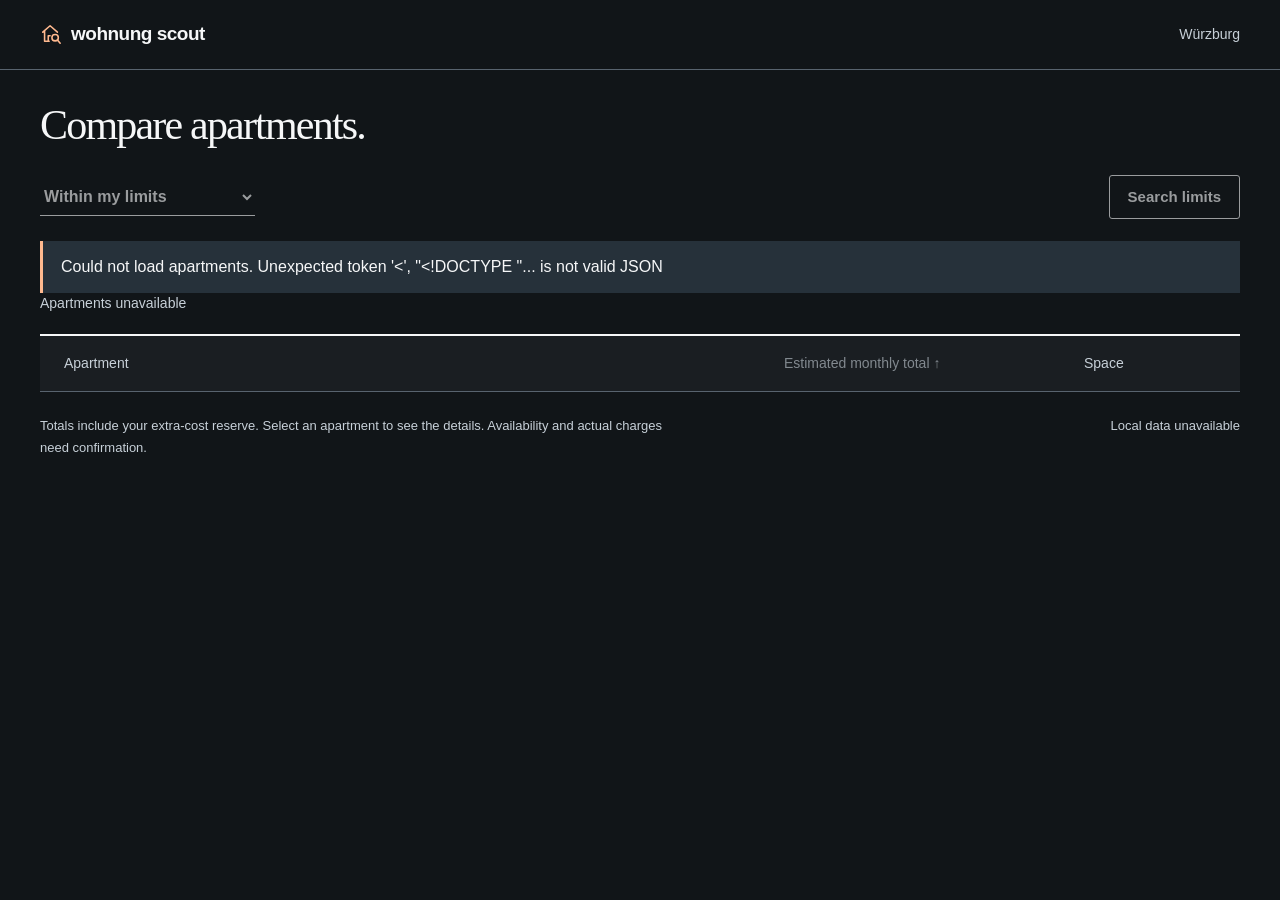
==== commit 6ada8a7f: "feat(scout): add apartment sources and a home-search icon" ====
--- a/static/index.html
+++ b/static/index.html
@@ -6,15 +6,16 @@
 <link rel="icon" href="/static/favicon.svg" type="image/svg+xml">
 <style>
 :root{--paper:#111518;--surface:#1a1e22;--ink:#f6f7f8;--muted:#c7d0d8;--line:#58636e;--copper:#ffb98f;--wash:#26313a;--photo-background:#222b32;--photo-text:#d7dfe5;--button-text:#14191d;color-scheme:dark;--sans:"Avenir Next",Avenir,"Segoe UI",sans-serif;--serif:Georgia,"Times New Roman",serif}
-*{box-sizing:border-box}body{margin:0;background:var(--paper);color:var(--ink);font:16px/1.5 var(--sans);-webkit-font-smoothing:antialiased}button,input,select{font:inherit;color:inherit}button,a{touch-action:manipulation}button{cursor:pointer}button:focus-visible,a:focus-visible,select:focus-visible,input:focus-visible{outline:3px solid var(--copper);outline-offset:4px}button{background:none}button,a,input,select{-webkit-tap-highlight-color:transparent}.masthead{margin:auto;max-width:1400px;padding:20px 40px;display:flex;justify-content:space-between;gap:20px;align-items:center;border-bottom:1px solid var(--line)}.brand{font-size:19px;font-weight:700;letter-spacing:-.5px}.place{font-size:14px;color:var(--muted)}main{max-width:1400px;margin:0 auto;padding:32px 40px 40px}.intro{max-width:690px}h1{font:normal 42px/1.12 var(--serif);letter-spacing:-1.8px;margin:0}.intro p{margin:0;color:var(--muted);font-size:17px}.toolbar{display:flex;align-items:center;justify-content:space-between;gap:20px;margin-top:26px;margin-bottom:22px}.view-label{display:flex;align-items:center;gap:12px;font-size:16px;font-weight:600}.view-label select{appearance:auto;border:0;border-bottom:1px solid var(--ink);background:transparent;border-radius:0;padding:9px 24px 9px 0;max-width:100%}.limits-button{border:1px solid var(--ink);padding:10px 18px;white-space:nowrap;border-radius:3px;font-weight:600;font-size:15px}.limits-button:hover{background:var(--ink);color:var(--surface)}.limits-summary{font-size:14px;color:var(--muted);margin:0 0 20px}.count{color:var(--ink);font-weight:650}.comparison{width:100%;border-collapse:collapse;table-layout:fixed;text-align:left;background:var(--surface);border-top:2px solid var(--ink)}th{font-size:14px;font-weight:500;color:var(--muted);padding:17px 24px;border-bottom:1px solid var(--line);vertical-align:middle}th:first-child{width:60%}th:nth-child(2){width:25%}th:nth-child(3){width:15%}th button{border:0;padding:0;text-align:left;font:inherit}td{padding:26px 24px;border-bottom:1px solid var(--line);vertical-align:middle}.apartment-button{font:600 20px/1.4 var(--sans);text-align:left;border:0;padding:0;display:block;width:100%;overflow-wrap:anywhere;letter-spacing:-.25px}.apartment-button:hover{color:var(--copper)}.location{font-size:14px;color:var(--muted);margin-top:8px;overflow-wrap:anywhere}.total{font-size:28px;font-weight:650;line-height:1.3;white-space:nowrap;font-variant-numeric:tabular-nums;letter-spacing:-.6px}.space{font-size:22px;white-space:nowrap;font-variant-numeric:tabular-nums}.row-label{display:none}.chosen td{background:var(--wash);border-bottom-color:var(--wash)}.chosen td:first-child{box-shadow:inset 4px 0 var(--copper)}.chosen .apartment-button{color:var(--copper)}.detail-row td{padding:0;background:var(--wash)}.detail-body{padding:0 24px 28px;border-left:4px solid var(--copper);display:grid;grid-template-columns:1fr 1fr;gap:22px 42px}.cost-breakdown{margin:0;display:grid;grid-template-columns:1fr auto;gap:8px 20px;font-size:15px}.cost-breakdown dt{color:var(--muted)}.cost-breakdown dd{margin:0;font-variant-numeric:tabular-nums}.detail-copy p{margin:0;font-size:15px}.detail-copy .saving{font-weight:600;color:#b7edc9;margin-bottom:10px}.detail-actions{grid-column:1/-1;display:flex;gap:12px;align-items:center;flex-wrap:wrap}.open-link,.save-button{display:inline-block;padding:10px 17px;font-weight:600;font-size:15px;text-decoration:none;border-radius:3px}.open-link{background:var(--copper);color:var(--button-text);border:1px solid var(--copper)}.save-button{border:1px solid #8795a1;background:transparent}.open-link:hover{background:#ffd0b2}.save-button:hover{background:#354550}.save-button[aria-pressed=true]{background:#294333;border-color:#92c8a3;color:#e4f8e9}.preview-note{font-size:13px;color:var(--muted)}.listing-source{font-size:14px;color:var(--muted);margin-top:8px}#notice:empty{display:none}#notice{padding:14px 18px;border-left:3px solid var(--copper);background:var(--wash);margin-top:22px;overflow-wrap:anywhere}button:disabled,select:disabled{opacity:.6;cursor:wait}.field small{display:block;font-size:13px;color:var(--muted);margin-top:6px}.empty{padding:38px 24px;border-bottom:1px solid var(--line);background:var(--surface);font-size:17px}.footnote{display:flex;justify-content:space-between;gap:24px;align-items:flex-start;margin-top:23px;font-size:13px;line-height:1.7;color:var(--muted)}.footnote p{margin:0;max-width:650px}#source{white-space:nowrap}dialog{max-width:460px;width:calc(100% - 32px);padding:31px;border:1px solid var(--line);border-radius:5px;background:var(--surface);color:var(--ink)}dialog::backdrop{background:#000b}dialog h2{font:normal 31px var(--serif);margin:0 0 8px}dialog p{font-size:14px;color:var(--muted);margin:0 0 23px}.field{display:block;font-size:15px;margin:18px 0}.field input{display:block;width:100%;margin-top:7px;padding:10px 12px;border:1px solid #8795a1;border-radius:3px;background:#10171c}.check{display:flex;align-items:flex-start;gap:10px;margin:22px 0;font-size:15px}.check input{margin-top:6px;accent-color:var(--copper);width:17px;height:17px}.dialog-actions{display:flex;justify-content:flex-end;gap:10px;margin-top:29px}.dialog-actions button{border:1px solid var(--line);padding:10px 16px;border-radius:3px}.dialog-actions .apply{background:var(--ink);color:var(--button-text);border-color:var(--ink)}[hidden]{display:none!important}
+*{box-sizing:border-box}body{margin:0;background:var(--paper);color:var(--ink);font:16px/1.5 var(--sans);-webkit-font-smoothing:antialiased}button,input,select{font:inherit;color:inherit}button,a{touch-action:manipulation}button{cursor:pointer}button:focus-visible,a:focus-visible,select:focus-visible,input:focus-visible{outline:3px solid var(--copper);outline-offset:4px}button{background:none}button,a,input,select{-webkit-tap-highlight-color:transparent}.masthead{margin:auto;max-width:1400px;padding:20px 40px;display:flex;justify-content:space-between;gap:20px;align-items:center;border-bottom:1px solid var(--line)}.brand{display:flex;align-items:center;gap:9px;font-size:19px;font-weight:700;letter-spacing:-.5px}.brand-icon{width:22px;height:22px;flex:none;color:var(--copper)}.place{font-size:14px;color:var(--muted)}main{max-width:1400px;margin:0 auto;padding:32px 40px 40px}.intro{max-width:690px}h1{font:normal 42px/1.12 var(--serif);letter-spacing:-1.8px;margin:0}.intro p{margin:0;color:var(--muted);font-size:17px}.toolbar{display:flex;align-items:center;justify-content:space-between;gap:20px;margin-top:26px;margin-bottom:22px}.view-label{display:flex;align-items:center;gap:12px;font-size:16px;font-weight:600}.view-label select{appearance:auto;border:0;border-bottom:1px solid var(--ink);background:transparent;border-radius:0;padding:9px 24px 9px 0;max-width:100%}.limits-button{border:1px solid var(--ink);padding:10px 18px;white-space:nowrap;border-radius:3px;font-weight:600;font-size:15px}.limits-button:hover{background:var(--ink);color:var(--surface)}.limits-summary{font-size:14px;color:var(--muted);margin:0 0 20px}.count{color:var(--ink);font-weight:650}.comparison{width:100%;border-collapse:collapse;table-layout:fixed;text-align:left;background:var(--surface);border-top:2px solid var(--ink)}th{font-size:14px;font-weight:500;color:var(--muted);padding:17px 24px;border-bottom:1px solid var(--line);vertical-align:middle}th:first-child{width:60%}th:nth-child(2){width:25%}th:nth-child(3){width:15%}th button{border:0;padding:0;text-align:left;font:inherit}td{padding:26px 24px;border-bottom:1px solid var(--line);vertical-align:middle}.apartment-button{font:600 20px/1.4 var(--sans);text-align:left;border:0;padding:0;display:block;width:100%;overflow-wrap:anywhere;letter-spacing:-.25px}.apartment-button:hover{color:var(--copper)}.location{font-size:14px;color:var(--muted);margin-top:8px;overflow-wrap:anywhere}.total{font-size:28px;font-weight:650;line-height:1.3;white-space:nowrap;font-variant-numeric:tabular-nums;letter-spacing:-.6px}.space{font-size:22px;white-space:nowrap;font-variant-numeric:tabular-nums}.row-label{display:none}.chosen td{background:var(--wash);border-bottom-color:var(--wash)}.chosen td:first-child{box-shadow:inset 4px 0 var(--copper)}.chosen .apartment-button{color:var(--copper)}.detail-row td{padding:0;background:var(--wash)}.detail-body{padding:0 24px 28px;border-left:4px solid var(--copper);display:grid;grid-template-columns:1fr 1fr;gap:22px 42px}.cost-breakdown{margin:0;display:grid;grid-template-columns:1fr auto;gap:8px 20px;font-size:15px}.cost-breakdown dt{color:var(--muted)}.cost-breakdown dd{margin:0;font-variant-numeric:tabular-nums}.detail-copy p{margin:0;font-size:15px}.detail-copy .saving{font-weight:600;color:#b7edc9;margin-bottom:10px}.detail-actions{grid-column:1/-1;display:flex;gap:12px;align-items:center;flex-wrap:wrap}.open-link,.save-button{display:inline-block;padding:10px 17px;font-weight:600;font-size:15px;text-decoration:none;border-radius:3px}.open-link{background:var(--copper);color:var(--button-text);border:1px solid var(--copper)}.save-button{border:1px solid #8795a1;background:transparent}.open-link:hover{background:#ffd0b2}.save-button:hover{background:#354550}.save-button[aria-pressed=true]{background:#294333;border-color:#92c8a3;color:#e4f8e9}.preview-note{font-size:13px;color:var(--muted)}.listing-source{font-size:14px;color:var(--muted);margin-top:8px}#notice:empty{display:none}#notice{padding:14px 18px;border-left:3px solid var(--copper);background:var(--wash);margin-top:22px;overflow-wrap:anywhere}button:disabled,select:disabled{opacity:.6;cursor:wait}.field small{display:block;font-size:13px;color:var(--muted);margin-top:6px}.empty{padding:38px 24px;border-bottom:1px solid var(--line);background:var(--surface);font-size:17px}.footnote{display:flex;justify-content:space-between;gap:24px;align-items:flex-start;margin-top:23px;font-size:13px;line-height:1.7;color:var(--muted)}.footnote p{margin:0;max-width:650px}#source{white-space:nowrap}dialog{max-width:460px;width:calc(100% - 32px);padding:31px;border:1px solid var(--line);border-radius:5px;background:var(--surface);color:var(--ink)}dialog::backdrop{background:#000b}dialog h2{font:normal 31px var(--serif);margin:0 0 8px}dialog p{font-size:14px;color:var(--muted);margin:0 0 23px}.field{display:block;font-size:15px;margin:18px 0}.field input{display:block;width:100%;margin-top:7px;padding:10px 12px;border:1px solid #8795a1;border-radius:3px;background:#10171c}.check{display:flex;align-items:flex-start;gap:10px;margin:22px 0;font-size:15px}.check input{margin-top:6px;accent-color:var(--copper);width:17px;height:17px}.dialog-actions{display:flex;justify-content:flex-end;gap:10px;margin-top:29px}.dialog-actions button{border:1px solid var(--line);padding:10px 16px;border-radius:3px}.dialog-actions .apply{background:var(--ink);color:var(--button-text);border-color:var(--ink)}[hidden]{display:none!important}
 @media(max-width:760px){.masthead{padding:22px 24px}main{padding:35px 24px}h1{font-size:41px}.toolbar{margin-top:31px}.comparison th,.comparison td{padding-left:18px;padding-right:18px}th:first-child{width:49%}th:nth-child(2){width:32%}th:nth-child(3){width:19%}.total{font-size:28px}.apartment-button{font-size:20px}.space{font-size:20px}.detail-body{padding:0 18px 24px;gap:20px;grid-template-columns:1fr}.detail-actions{grid-column:auto}.footnote{display:block}.footnote p+p{margin-top:9px}}
 @media(max-width:540px){.masthead{padding:20px}.brand{font-size:18px}.place{font-size:13px}main{padding:32px 20px}h1{font-size:38px;letter-spacing:-1px}.intro p{font-size:16px}.toolbar{gap:12px;align-items:flex-start;margin-bottom:15px}.view-label{min-width:0;font-size:15px}.view-label select{max-width:184px;padding-right:4px}.limits-button{font-size:14px;padding:10px 12px}.limits-summary{font-size:14px;margin-bottom:17px}.comparison,.comparison tbody{display:block}.comparison thead{display:none}.comparison tr{display:grid;grid-template-columns:1.4fr 1fr;border-bottom:1px solid var(--line);padding:22px 20px;gap:20px;background:var(--surface)}.comparison td{border:0;padding:0;display:block}.comparison td:first-child{grid-column:1/-1}.apartment-button{font-size:20px;line-height:1.42}.location{font-size:14px;margin-top:7px}.row-label{display:block;font-size:13px;color:var(--muted);line-height:1.4;margin-bottom:7px;font-weight:400;letter-spacing:0}.total{font-size:28px}.space{font-size:24px}.comparison tr.chosen{background:var(--wash);box-shadow:inset 4px 0 var(--copper);border-bottom:0}.chosen td{background:transparent}.chosen td:first-child{box-shadow:none}.comparison tr.detail-row{display:block;background:var(--wash);padding:0 20px 24px;box-shadow:inset 4px 0 var(--copper)}.detail-body{padding:0;border:0;gap:20px}.cost-breakdown{font-size:14px;gap:9px 10px}.detail-copy p{font-size:14px}.detail-actions{display:grid;grid-template-columns:1fr;gap:10px}.open-link,.save-button{text-align:center}.preview-note{text-align:center}.footnote{margin-top:18px;font-size:13px}#source{white-space:normal}.empty{padding:27px 20px}}
 @media(prefers-reduced-motion:no-preference){button,a{transition:color .15s,background .15s}}
+.cost-warning{display:block;margin:7px 0 0;color:var(--copper);font-size:13px;line-height:1.4;white-space:normal;font-weight:400;letter-spacing:0}
 </style>
 <link rel="stylesheet" href="/static/prototype/listing-photos.css">
 </head>
 <body>
-<header class="masthead"><div class="brand">wohnung scout</div><div class="place">Würzburg</div></header>
+<header class="masthead"><div class="brand"><svg class="brand-icon" viewBox="0 0 24 24" fill="none" stroke="currentColor" stroke-width="1.7" stroke-linecap="round" stroke-linejoin="round" aria-hidden="true" focusable="false"><path d="m3 10 8-7 8 7M5 9v11h5m-1 0v-6h2"/><circle cx="16.5" cy="16" r="3.5"/><path d="m19 18.5 3 3.5"/></svg>wohnung scout</div><div class="place">Würzburg</div></header>
 <main>
 <section class="intro"><h1>Compare apartments.</h1></section>
 <div class="toolbar"><label class="view-label"><select id="view" aria-label="Apartments to compare"><option value="matches">Within my limits</option><option value="all">All current apartments</option><option value="saved">Saved</option><option value="hidden">Hidden</option></select></label><button class="limits-button" id="open-limits">Search limits</button></div>
@@ -41,8 +42,8 @@
 const state={mode:'loading',listings:[],settings:null,selected:null,direction:1,busy:false};
 function element(tag,text,className){const node=document.createElement(tag);node.textContent=text;if(className)node.className=className;return node;}
 function safeUrl(value){try{const url=new URL(value);return ['http:','https:'].includes(url.protocol)&&!url.username&&!url.password?url.href:null;}catch{return null;}}
-async function api(path,body){
-  const options={cache:'no-store',signal:AbortSignal.timeout(15000)};
+async function api(path,body,timeout=15000){
+  const options={cache:'no-store',signal:AbortSignal.timeout(timeout)};
   if(body!==undefined)Object.assign(options,{method:'POST',headers:{'Content-Type':'application/json'},body:JSON.stringify(body)});
   const response=await fetch(path,options);
   const data=await response.json();
@@ -75,8 +76,11 @@
   costs.append(element('dt','Rent basis'),element('dd',row.rent_basis||'Advertised'));
   if(row.details_checked)for(const [label,key]of [['Base rent','base_rent'],['Service charges','service_costs'],['Other listed costs','other_costs'],['Deposit','deposit'],['Parking (confirm inclusion)','parking_costs']])costs.append(element('dt',label),element('dd',Number.isFinite(row[key])?money(row[key]):'Unknown'));
   const copy=element('div','','detail-copy');
-  copy.append(element('p',money(Math.abs(row.estimated_saving))+(row.estimated_saving>=0?' less':' more')+' than your current home each month.','saving'),element('p','This is an estimate. Confirm utilities, deposit, and availability in the original listing.'));
+  if(row.monthly_charges_known===false)copy.append(element('p','Monthly charges are unconfirmed. The total shown is a lower estimate; savings cannot be confirmed.'));
+  else copy.append(element('p',money(Math.abs(row.estimated_saving))+(row.estimated_saving>=0?' less':' more')+' than your current home each month.','saving'));
+  copy.append(element('p','This is an estimate. Confirm utilities, deposit, and availability in the original listing.'));
   if(row.available)copy.append(element('p','Available '+row.available));
+  if(row.source_note)copy.append(element('p',row.source_note));
   if(row.currently_seen===false)copy.append(element('p','Not seen in the latest sample.'));
   const actions=element('div','','detail-actions'),url=safeUrl(row.url);
   if(url){const link=element('a','Open original listing ↗','open-link');link.href=url;link.target='_blank';link.rel='noopener noreferrer';actions.append(link);}
@@ -96,7 +100,7 @@
     const selected=row.id===state.selected,tr=document.createElement('tr');tr.classList.toggle('chosen',selected);
     const titleCell=document.createElement('td'),title=element('button',row.title,'apartment-button');title.dataset.listing=String(row.id);title.setAttribute('aria-expanded',String(selected));title.setAttribute('aria-label',(selected?'Close details for ':'View details for ')+row.title);title.addEventListener('click',()=>{state.selected=selected?null:row.id;render();document.querySelector('[data-listing="'+CSS.escape(String(row.id))+'"]').focus({preventScroll:true});});
     const heading=element('div','','apartment-heading'),copy=element('div');copy.append(title,listingPhotos.location(row,'location'));if(row.source)copy.append(element('div',row.source,'listing-source'));if(row.temporary)copy.append(element('div','Temporary let','listing-status'));if(row.status==='saved')copy.append(element('div','Saved','listing-status'));heading.append(listingPhotos.forRow(row),copy);titleCell.append(heading);
-    const total=element('td','','total');total.append(element('span','Estimated monthly total','row-label'),document.createTextNode(money(row.estimated_total)));
+    const total=element('td','','total');total.append(element('span','Estimated monthly total','row-label'),document.createTextNode(money(row.estimated_total)));if(row.monthly_charges_known===false)total.append(element('span','Charges unconfirmed','row-label cost-warning'));
     const size=element('td','','space');size.append(element('span','Space','row-label'),document.createTextNode(row.size+' m²'));
     tr.append(titleCell,total,size);$('rows').append(tr);if(selected)$('rows').append(showDetails(row));
   }
@@ -129,8 +133,20 @@
     $('limits-note').textContent=state.mode==='preview'?'Changes reset on reload. Your actual search and alerts stay unchanged.':'Saved limits apply to your apartment search and Telegram alerts.';
     $('apply-limits').textContent=state.mode==='preview'?'Apply to preview':'Save limits';
     const errors=[...(data.errors||[]),data.telegram_error].filter(Boolean);if(errors.length)$('notice').textContent=errors.join(' ');
-    render();if(state.mode==='preview')listingPhotos.hydrate(state.listings);
+    render();if(state.mode==='preview'){listingPhotos.hydrate(state.listings);loadSources();}
   }catch(error){$('notice').textContent='Could not load apartments. '+error.message;$('count').textContent=state.mode==='loading'?'Apartments unavailable':$('count').textContent;$('source').textContent='Local data unavailable';}
+}
+async function loadSources(){
+  $('source').textContent='Checking additional public sources';
+  try{
+    const data=await api('/api/sources',undefined,60000);
+    if(!Array.isArray(data.listings))throw Error('Unexpected source data.');
+    const ids=new Set(state.listings.map(row=>row.id));
+    state.listings.push(...data.listings.filter(row=>!ids.has(row.id)));
+    recalculate();render();
+    if(data.errors?.length)$('notice').textContent=[$('notice').textContent,...data.errors].filter(Boolean).join(' ');
+    $('source').textContent='Read-only preview';
+  }catch(error){$('source').textContent='Additional sources unavailable';$('notice').textContent=[$('notice').textContent,'Could not load additional sources. '+error.message].filter(Boolean).join(' ');}
 }
 load();setInterval(()=>{if(state.mode!=='preview'&&!state.busy&&!document.hidden&&!$('limits-dialog').open)load();},30000);
 </script>
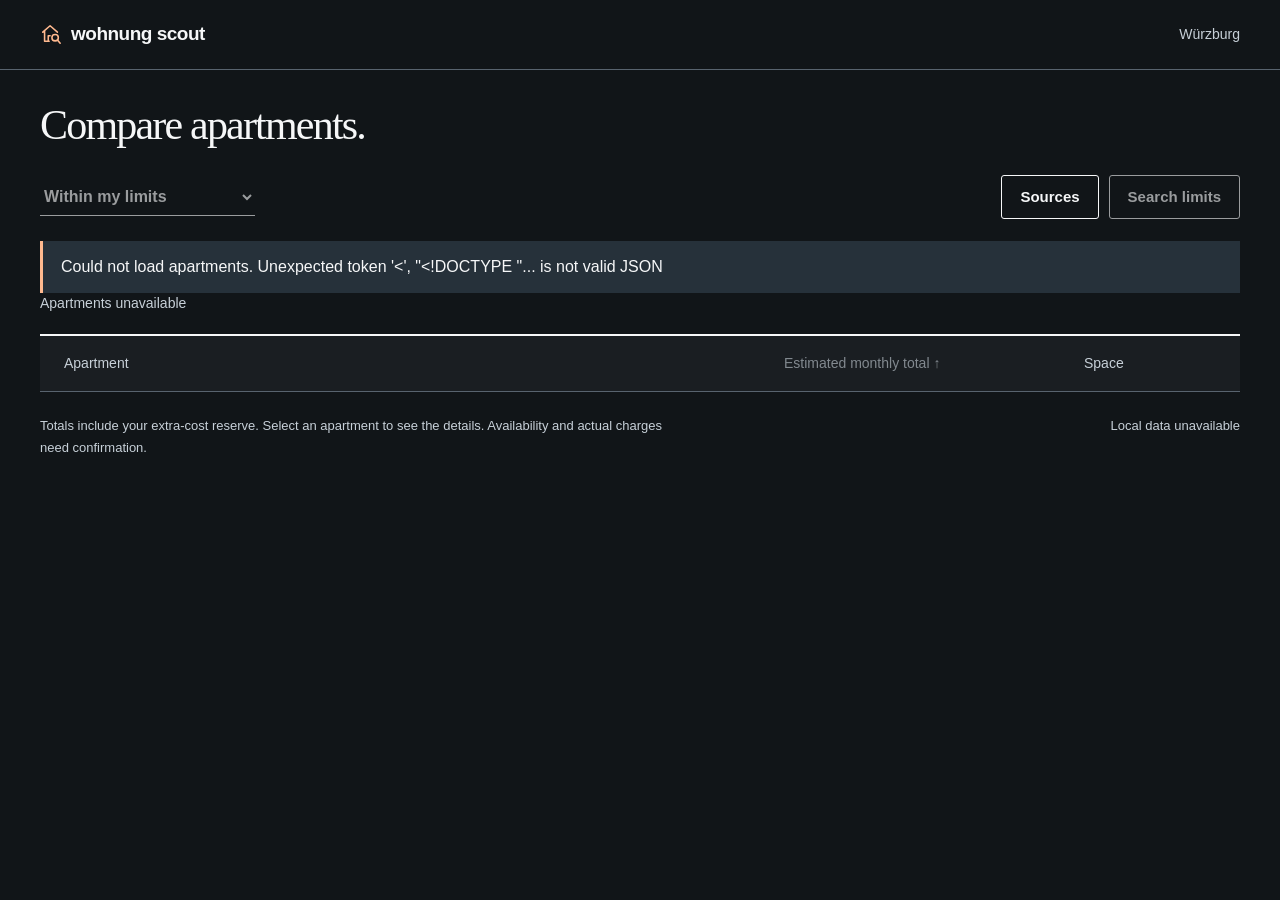
==== commit efc7318e: "feat(sources): add provider catalog and HC24 apartment offers" ====
--- a/static/index.html
+++ b/static/index.html
@@ -11,6 +11,8 @@
 @media(max-width:540px){.masthead{padding:20px}.brand{font-size:18px}.place{font-size:13px}main{padding:32px 20px}h1{font-size:38px;letter-spacing:-1px}.intro p{font-size:16px}.toolbar{gap:12px;align-items:flex-start;margin-bottom:15px}.view-label{min-width:0;font-size:15px}.view-label select{max-width:184px;padding-right:4px}.limits-button{font-size:14px;padding:10px 12px}.limits-summary{font-size:14px;margin-bottom:17px}.comparison,.comparison tbody{display:block}.comparison thead{display:none}.comparison tr{display:grid;grid-template-columns:1.4fr 1fr;border-bottom:1px solid var(--line);padding:22px 20px;gap:20px;background:var(--surface)}.comparison td{border:0;padding:0;display:block}.comparison td:first-child{grid-column:1/-1}.apartment-button{font-size:20px;line-height:1.42}.location{font-size:14px;margin-top:7px}.row-label{display:block;font-size:13px;color:var(--muted);line-height:1.4;margin-bottom:7px;font-weight:400;letter-spacing:0}.total{font-size:28px}.space{font-size:24px}.comparison tr.chosen{background:var(--wash);box-shadow:inset 4px 0 var(--copper);border-bottom:0}.chosen td{background:transparent}.chosen td:first-child{box-shadow:none}.comparison tr.detail-row{display:block;background:var(--wash);padding:0 20px 24px;box-shadow:inset 4px 0 var(--copper)}.detail-body{padding:0;border:0;gap:20px}.cost-breakdown{font-size:14px;gap:9px 10px}.detail-copy p{font-size:14px}.detail-actions{display:grid;grid-template-columns:1fr;gap:10px}.open-link,.save-button{text-align:center}.preview-note{text-align:center}.footnote{margin-top:18px;font-size:13px}#source{white-space:normal}.empty{padding:27px 20px}}
 @media(prefers-reduced-motion:no-preference){button,a{transition:color .15s,background .15s}}
 .cost-warning{display:block;margin:7px 0 0;color:var(--copper);font-size:13px;line-height:1.4;white-space:normal;font-weight:400;letter-spacing:0}
+.toolbar-actions{display:flex;gap:10px}.listing-source{display:flex;align-items:center;gap:7px}.source-icon{flex:none}.rental-terms{margin:18px 0 0;font-size:15px}.rental-terms dt{color:var(--muted);margin-top:12px}.rental-terms dd{margin:3px 0 0;overflow-wrap:anywhere;white-space:pre-line}#sources-dialog{max-width:680px;max-height:calc(100dvh - 32px);overflow-y:auto}#sources-dialog h3{font-size:17px;margin:26px 0 4px}.source-list{list-style:none;margin:0;padding:0}.source-item{border-bottom:1px solid var(--line);padding:17px 0}.source-heading{display:flex;align-items:baseline;gap:10px;font-size:18px;font-weight:600}.source-heading a{color:var(--ink);text-underline-offset:4px;overflow-wrap:anywhere}.source-heading a:hover{color:var(--copper)}.source-status{display:block;color:var(--copper);font-size:14px;margin-top:7px}#sources-dialog .source-note{font-size:14px;margin:7px 0 0}.source-unavailable{padding:18px 0}.source-preview-note{border-left:3px solid var(--copper);padding-left:12px}
+@media(max-width:540px){.toolbar{flex-wrap:wrap}.toolbar-actions{width:100%;justify-content:flex-end}.rental-terms{font-size:14px}#sources-dialog{padding:23px}.source-heading{font-size:17px}}
 </style>
 <link rel="stylesheet" href="/static/prototype/listing-photos.css">
 </head>
@@ -18,7 +20,7 @@
 <header class="masthead"><div class="brand"><svg class="brand-icon" viewBox="0 0 24 24" fill="none" stroke="currentColor" stroke-width="1.7" stroke-linecap="round" stroke-linejoin="round" aria-hidden="true" focusable="false"><path d="m3 10 8-7 8 7M5 9v11h5m-1 0v-6h2"/><circle cx="16.5" cy="16" r="3.5"/><path d="m19 18.5 3 3.5"/></svg>wohnung scout</div><div class="place">Würzburg</div></header>
 <main>
 <section class="intro"><h1>Compare apartments.</h1></section>
-<div class="toolbar"><label class="view-label"><select id="view" aria-label="Apartments to compare"><option value="matches">Within my limits</option><option value="all">All current apartments</option><option value="saved">Saved</option><option value="hidden">Hidden</option></select></label><button class="limits-button" id="open-limits">Search limits</button></div>
+<div class="toolbar"><label class="view-label"><select id="view" aria-label="Apartments to compare"><option value="matches">Within my limits</option><option value="all">All current apartments</option><option value="saved">Saved</option><option value="hidden">Hidden</option></select></label><div class="toolbar-actions"><button class="limits-button" id="open-sources">Sources</button><button class="limits-button" id="open-limits">Search limits</button></div></div>
 <div id="notice" role="alert"></div>
 <p class="limits-summary" id="count" role="status" aria-live="polite">Loading apartments</p>
 <table class="comparison" aria-label="Apartment comparison"><thead><tr><th>Apartment</th><th><button id="sort-total" aria-label="Reverse monthly cost sort">Estimated monthly total ↑</button></th><th>Space</th></tr></thead><tbody id="rows"></tbody></table>
@@ -35,13 +37,44 @@
 <p id="limits-error" role="alert" hidden></p>
 <div class="dialog-actions"><button type="button" id="cancel-limits">Cancel</button><button class="apply" id="apply-limits" type="submit">Save limits</button></div>
 </form></dialog>
+<dialog id="sources-dialog" aria-labelledby="sources-title">
+<h2 id="sources-title">Apartment sources.</h2>
+<p>Website searches open the provider's page. Their offers do not enter this comparison or Telegram alerts.</p>
+<p id="sources-preview-note" class="source-preview-note" hidden>Comparison support shown here is part of the B1 preview. It does not activate sources in the live collector.</p>
+<div id="source-catalog"></div>
+<form method="dialog" class="dialog-actions"><button>Close</button></form>
+</dialog>
 <script src="/static/prototype/listing-photos.js"></script>
 <script>
 const $=id=>document.getElementById(id);
 const money=value=>new Intl.NumberFormat('de-DE',{style:'currency',currency:'EUR',maximumFractionDigits:0}).format(value);
-const state={mode:'loading',listings:[],settings:null,selected:null,direction:1,busy:false};
+const state={mode:'loading',listings:[],sources:null,settings:null,selected:null,direction:1,busy:false};
 function element(tag,text,className){const node=document.createElement(tag);node.textContent=text;if(className)node.className=className;return node;}
 function safeUrl(value){try{const url=new URL(value);return ['http:','https:'].includes(url.protocol)&&!url.username&&!url.password?url.href:null;}catch{return null;}}
+function sourceLabel(name){
+  const label=element('div','','listing-source'),source=state.sources?.find(source=>source.name===name);
+  if(source?.icon){const icon=element('span',source.icon,'source-icon');icon.setAttribute('aria-hidden','true');label.append(icon);}
+  label.append(document.createTextNode(name));return label;
+}
+function renderSources(){
+  const catalog=$('source-catalog');catalog.replaceChildren();
+  $('sources-preview-note').hidden=state.mode!=='preview';
+  if(!state.sources?.length){catalog.append(element('p','The source catalog is unavailable. Reload the page to try again.','source-unavailable'));return;}
+  for(const [kind,title]of [['regular','Regular rentals'],['furnished','Furnished rentals']]){
+    const sources=state.sources.filter(source=>source.kind===kind);if(!sources.length)continue;
+    const section=document.createElement('section'),list=element('ul','','source-list');section.append(element('h3',title));
+    for(const source of sources){
+      const item=element('li','','source-item'),heading=element('div','','source-heading');
+      if(source.icon){const icon=element('span',source.icon,'source-icon');icon.setAttribute('aria-hidden','true');heading.append(icon);}
+      const url=safeUrl(source.url),name=element(url?'a':'span',source.name);
+      if(url){name.href=url;name.target='_blank';name.rel='noopener noreferrer';}
+      heading.append(name);item.append(heading,element('span',source.collection==='automatic'?'In comparison':'Website search','source-status'));
+      if(source.note)item.append(element('p',source.note,'source-note'));
+      list.append(item);
+    }
+    section.append(list);catalog.append(section);
+  }
+}
 async function api(path,body,timeout=15000){
   const options={cache:'no-store',signal:AbortSignal.timeout(timeout)};
   if(body!==undefined)Object.assign(options,{method:'POST',headers:{'Content-Type':'application/json'},body:JSON.stringify(body)});
@@ -81,6 +114,10 @@
   copy.append(element('p','This is an estimate. Confirm utilities, deposit, and availability in the original listing.'));
   if(row.available)copy.append(element('p','Available '+row.available));
   if(row.source_note)copy.append(element('p',row.source_note));
+  const terms=element('dl','','rental-terms');
+  if(Number.isFinite(row.minimum_stay_days))terms.append(element('dt','Minimum stay'),element('dd',row.minimum_stay_days+' days'));
+  for(const [label,key]of [['Included costs','included_costs'],['Additional costs','additional_costs'],['One-time fees','one_time_fees']])if(row[key])terms.append(element('dt',label),element('dd',row[key]));
+  if(terms.childElementCount)copy.append(terms);
   if(row.currently_seen===false)copy.append(element('p','Not seen in the latest sample.'));
   const actions=element('div','','detail-actions'),url=safeUrl(row.url);
   if(url){const link=element('a','Open original listing ↗','open-link');link.href=url;link.target='_blank';link.rel='noopener noreferrer';actions.append(link);}
@@ -99,13 +136,14 @@
   for(const row of rows){
     const selected=row.id===state.selected,tr=document.createElement('tr');tr.classList.toggle('chosen',selected);
     const titleCell=document.createElement('td'),title=element('button',row.title,'apartment-button');title.dataset.listing=String(row.id);title.setAttribute('aria-expanded',String(selected));title.setAttribute('aria-label',(selected?'Close details for ':'View details for ')+row.title);title.addEventListener('click',()=>{state.selected=selected?null:row.id;render();document.querySelector('[data-listing="'+CSS.escape(String(row.id))+'"]').focus({preventScroll:true});});
-    const heading=element('div','','apartment-heading'),copy=element('div');copy.append(title,listingPhotos.location(row,'location'));if(row.source)copy.append(element('div',row.source,'listing-source'));if(row.temporary)copy.append(element('div','Temporary let','listing-status'));if(row.status==='saved')copy.append(element('div','Saved','listing-status'));heading.append(listingPhotos.forRow(row),copy);titleCell.append(heading);
+    const heading=element('div','','apartment-heading'),copy=element('div');copy.append(title,listingPhotos.location(row,'location'));if(row.source)copy.append(sourceLabel(row.source));if(row.temporary)copy.append(element('div','Temporary let','listing-status'));if(row.status==='saved')copy.append(element('div','Saved','listing-status'));heading.append(listingPhotos.forRow(row),copy);titleCell.append(heading);
     const total=element('td','','total');total.append(element('span','Estimated monthly total','row-label'),document.createTextNode(money(row.estimated_total)));if(row.monthly_charges_known===false)total.append(element('span','Charges unconfirmed','row-label cost-warning'));
     const size=element('td','','space');size.append(element('span','Space','row-label'),document.createTextNode(row.size+' m²'));
     tr.append(titleCell,total,size);$('rows').append(tr);if(selected)$('rows').append(showDetails(row));
   }
 }
 $('open-limits').disabled=true;$('view').disabled=true;$('sort-total').disabled=true;
+$('open-sources').addEventListener('click',()=>{renderSources();$('sources-dialog').showModal();});
 $('open-limits').addEventListener('click',()=>{
   for(const [key,value]of Object.entries(state.settings)){const input=$('limits-form').elements[key];if(!input)continue;if(input.type==='checkbox')input.checked=value;else input.value=value;}
   $('limits-error').hidden=true;$('limits-dialog').showModal();
@@ -127,13 +165,13 @@
 async function load(){
   try{
     const data=await api('/api/state');if(state.busy)return;if(!Array.isArray(data.listings)||!data.settings)throw Error('Unexpected apartment data.');
-    state.mode=data.preview===true?'preview':'production';state.listings=data.listings;state.settings=data.settings;
+    state.mode=data.preview===true?'preview':'production';state.listings=data.listings;state.sources=Array.isArray(data.sources)?data.sources:null;state.settings=data.settings;
     $('open-limits').disabled=false;$('view').disabled=false;$('sort-total').disabled=false;
     $('source').textContent=state.mode==='preview'?'Read-only preview':data.scanning?'Checking public sources':data.last_check?'Last check '+new Date(data.last_check).toLocaleString():'Waiting for the first check';
     $('limits-note').textContent=state.mode==='preview'?'Changes reset on reload. Your actual search and alerts stay unchanged.':'Saved limits apply to your apartment search and Telegram alerts.';
     $('apply-limits').textContent=state.mode==='preview'?'Apply to preview':'Save limits';
     const errors=[...(data.errors||[]),data.telegram_error].filter(Boolean);if(errors.length)$('notice').textContent=errors.join(' ');
-    render();if(state.mode==='preview'){listingPhotos.hydrate(state.listings);loadSources();}
+    renderSources();render();if(state.mode==='preview'){listingPhotos.hydrate(state.listings);loadSources();}
   }catch(error){$('notice').textContent='Could not load apartments. '+error.message;$('count').textContent=state.mode==='loading'?'Apartments unavailable':$('count').textContent;$('source').textContent='Local data unavailable';}
 }
 async function loadSources(){
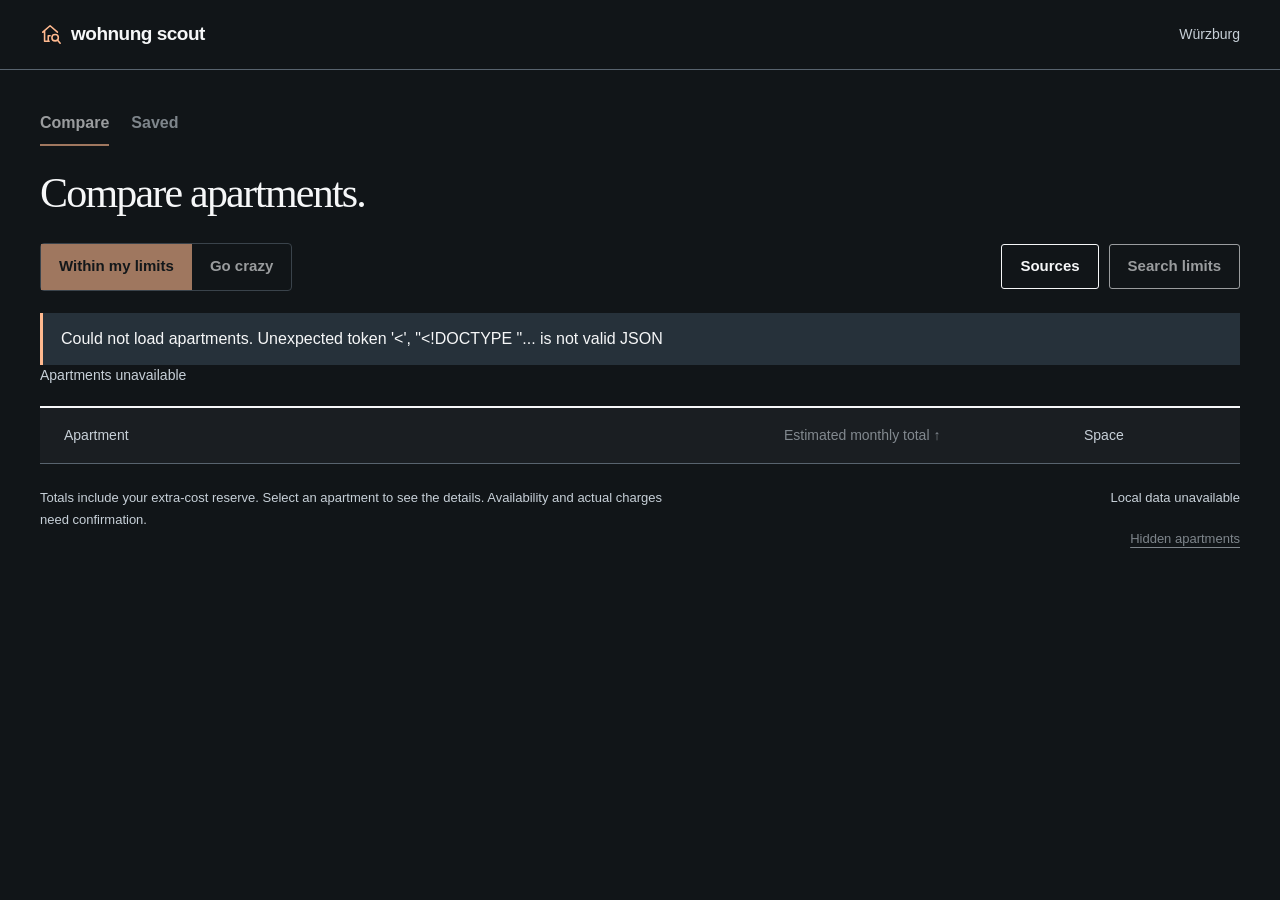
==== commit 8eb50b93: "feat(dashboard): add comparison toggle and saved view" ====
--- a/static/index.html
+++ b/static/index.html
@@ -6,26 +6,27 @@
 <link rel="icon" href="/static/favicon.svg" type="image/svg+xml">
 <style>
 :root{--paper:#111518;--surface:#1a1e22;--ink:#f6f7f8;--muted:#c7d0d8;--line:#58636e;--copper:#ffb98f;--wash:#26313a;--photo-background:#222b32;--photo-text:#d7dfe5;--button-text:#14191d;color-scheme:dark;--sans:"Avenir Next",Avenir,"Segoe UI",sans-serif;--serif:Georgia,"Times New Roman",serif}
-*{box-sizing:border-box}body{margin:0;background:var(--paper);color:var(--ink);font:16px/1.5 var(--sans);-webkit-font-smoothing:antialiased}button,input,select{font:inherit;color:inherit}button,a{touch-action:manipulation}button{cursor:pointer}button:focus-visible,a:focus-visible,select:focus-visible,input:focus-visible{outline:3px solid var(--copper);outline-offset:4px}button{background:none}button,a,input,select{-webkit-tap-highlight-color:transparent}.masthead{margin:auto;max-width:1400px;padding:20px 40px;display:flex;justify-content:space-between;gap:20px;align-items:center;border-bottom:1px solid var(--line)}.brand{display:flex;align-items:center;gap:9px;font-size:19px;font-weight:700;letter-spacing:-.5px}.brand-icon{width:22px;height:22px;flex:none;color:var(--copper)}.place{font-size:14px;color:var(--muted)}main{max-width:1400px;margin:0 auto;padding:32px 40px 40px}.intro{max-width:690px}h1{font:normal 42px/1.12 var(--serif);letter-spacing:-1.8px;margin:0}.intro p{margin:0;color:var(--muted);font-size:17px}.toolbar{display:flex;align-items:center;justify-content:space-between;gap:20px;margin-top:26px;margin-bottom:22px}.view-label{display:flex;align-items:center;gap:12px;font-size:16px;font-weight:600}.view-label select{appearance:auto;border:0;border-bottom:1px solid var(--ink);background:transparent;border-radius:0;padding:9px 24px 9px 0;max-width:100%}.limits-button{border:1px solid var(--ink);padding:10px 18px;white-space:nowrap;border-radius:3px;font-weight:600;font-size:15px}.limits-button:hover{background:var(--ink);color:var(--surface)}.limits-summary{font-size:14px;color:var(--muted);margin:0 0 20px}.count{color:var(--ink);font-weight:650}.comparison{width:100%;border-collapse:collapse;table-layout:fixed;text-align:left;background:var(--surface);border-top:2px solid var(--ink)}th{font-size:14px;font-weight:500;color:var(--muted);padding:17px 24px;border-bottom:1px solid var(--line);vertical-align:middle}th:first-child{width:60%}th:nth-child(2){width:25%}th:nth-child(3){width:15%}th button{border:0;padding:0;text-align:left;font:inherit}td{padding:26px 24px;border-bottom:1px solid var(--line);vertical-align:middle}.apartment-button{font:600 20px/1.4 var(--sans);text-align:left;border:0;padding:0;display:block;width:100%;overflow-wrap:anywhere;letter-spacing:-.25px}.apartment-button:hover{color:var(--copper)}.location{font-size:14px;color:var(--muted);margin-top:8px;overflow-wrap:anywhere}.total{font-size:28px;font-weight:650;line-height:1.3;white-space:nowrap;font-variant-numeric:tabular-nums;letter-spacing:-.6px}.space{font-size:22px;white-space:nowrap;font-variant-numeric:tabular-nums}.row-label{display:none}.chosen td{background:var(--wash);border-bottom-color:var(--wash)}.chosen td:first-child{box-shadow:inset 4px 0 var(--copper)}.chosen .apartment-button{color:var(--copper)}.detail-row td{padding:0;background:var(--wash)}.detail-body{padding:0 24px 28px;border-left:4px solid var(--copper);display:grid;grid-template-columns:1fr 1fr;gap:22px 42px}.cost-breakdown{margin:0;display:grid;grid-template-columns:1fr auto;gap:8px 20px;font-size:15px}.cost-breakdown dt{color:var(--muted)}.cost-breakdown dd{margin:0;font-variant-numeric:tabular-nums}.detail-copy p{margin:0;font-size:15px}.detail-copy .saving{font-weight:600;color:#b7edc9;margin-bottom:10px}.detail-actions{grid-column:1/-1;display:flex;gap:12px;align-items:center;flex-wrap:wrap}.open-link,.save-button{display:inline-block;padding:10px 17px;font-weight:600;font-size:15px;text-decoration:none;border-radius:3px}.open-link{background:var(--copper);color:var(--button-text);border:1px solid var(--copper)}.save-button{border:1px solid #8795a1;background:transparent}.open-link:hover{background:#ffd0b2}.save-button:hover{background:#354550}.save-button[aria-pressed=true]{background:#294333;border-color:#92c8a3;color:#e4f8e9}.preview-note{font-size:13px;color:var(--muted)}.listing-source{font-size:14px;color:var(--muted);margin-top:8px}#notice:empty{display:none}#notice{padding:14px 18px;border-left:3px solid var(--copper);background:var(--wash);margin-top:22px;overflow-wrap:anywhere}button:disabled,select:disabled{opacity:.6;cursor:wait}.field small{display:block;font-size:13px;color:var(--muted);margin-top:6px}.empty{padding:38px 24px;border-bottom:1px solid var(--line);background:var(--surface);font-size:17px}.footnote{display:flex;justify-content:space-between;gap:24px;align-items:flex-start;margin-top:23px;font-size:13px;line-height:1.7;color:var(--muted)}.footnote p{margin:0;max-width:650px}#source{white-space:nowrap}dialog{max-width:460px;width:calc(100% - 32px);padding:31px;border:1px solid var(--line);border-radius:5px;background:var(--surface);color:var(--ink)}dialog::backdrop{background:#000b}dialog h2{font:normal 31px var(--serif);margin:0 0 8px}dialog p{font-size:14px;color:var(--muted);margin:0 0 23px}.field{display:block;font-size:15px;margin:18px 0}.field input{display:block;width:100%;margin-top:7px;padding:10px 12px;border:1px solid #8795a1;border-radius:3px;background:#10171c}.check{display:flex;align-items:flex-start;gap:10px;margin:22px 0;font-size:15px}.check input{margin-top:6px;accent-color:var(--copper);width:17px;height:17px}.dialog-actions{display:flex;justify-content:flex-end;gap:10px;margin-top:29px}.dialog-actions button{border:1px solid var(--line);padding:10px 16px;border-radius:3px}.dialog-actions .apply{background:var(--ink);color:var(--button-text);border-color:var(--ink)}[hidden]{display:none!important}
-@media(max-width:760px){.masthead{padding:22px 24px}main{padding:35px 24px}h1{font-size:41px}.toolbar{margin-top:31px}.comparison th,.comparison td{padding-left:18px;padding-right:18px}th:first-child{width:49%}th:nth-child(2){width:32%}th:nth-child(3){width:19%}.total{font-size:28px}.apartment-button{font-size:20px}.space{font-size:20px}.detail-body{padding:0 18px 24px;gap:20px;grid-template-columns:1fr}.detail-actions{grid-column:auto}.footnote{display:block}.footnote p+p{margin-top:9px}}
-@media(max-width:540px){.masthead{padding:20px}.brand{font-size:18px}.place{font-size:13px}main{padding:32px 20px}h1{font-size:38px;letter-spacing:-1px}.intro p{font-size:16px}.toolbar{gap:12px;align-items:flex-start;margin-bottom:15px}.view-label{min-width:0;font-size:15px}.view-label select{max-width:184px;padding-right:4px}.limits-button{font-size:14px;padding:10px 12px}.limits-summary{font-size:14px;margin-bottom:17px}.comparison,.comparison tbody{display:block}.comparison thead{display:none}.comparison tr{display:grid;grid-template-columns:1.4fr 1fr;border-bottom:1px solid var(--line);padding:22px 20px;gap:20px;background:var(--surface)}.comparison td{border:0;padding:0;display:block}.comparison td:first-child{grid-column:1/-1}.apartment-button{font-size:20px;line-height:1.42}.location{font-size:14px;margin-top:7px}.row-label{display:block;font-size:13px;color:var(--muted);line-height:1.4;margin-bottom:7px;font-weight:400;letter-spacing:0}.total{font-size:28px}.space{font-size:24px}.comparison tr.chosen{background:var(--wash);box-shadow:inset 4px 0 var(--copper);border-bottom:0}.chosen td{background:transparent}.chosen td:first-child{box-shadow:none}.comparison tr.detail-row{display:block;background:var(--wash);padding:0 20px 24px;box-shadow:inset 4px 0 var(--copper)}.detail-body{padding:0;border:0;gap:20px}.cost-breakdown{font-size:14px;gap:9px 10px}.detail-copy p{font-size:14px}.detail-actions{display:grid;grid-template-columns:1fr;gap:10px}.open-link,.save-button{text-align:center}.preview-note{text-align:center}.footnote{margin-top:18px;font-size:13px}#source{white-space:normal}.empty{padding:27px 20px}}
+*{box-sizing:border-box}body{margin:0;background:var(--paper);color:var(--ink);font:16px/1.5 var(--sans);-webkit-font-smoothing:antialiased}button,input{font:inherit;color:inherit}button,a{touch-action:manipulation}button{cursor:pointer}button:focus-visible,a:focus-visible,input:focus-visible{outline:3px solid var(--copper);outline-offset:4px}button{background:none}button,a,input{-webkit-tap-highlight-color:transparent}.masthead{margin:auto;max-width:1400px;padding:20px 40px;display:flex;justify-content:space-between;gap:20px;align-items:center;border-bottom:1px solid var(--line)}.brand{display:flex;align-items:center;gap:9px;font-size:19px;font-weight:700;letter-spacing:-.5px}.brand-icon{width:22px;height:22px;flex:none;color:var(--copper)}.place{font-size:14px;color:var(--muted)}main{max-width:1400px;margin:0 auto;padding:32px 40px 40px}.intro{max-width:690px}h1{font:normal 42px/1.12 var(--serif);letter-spacing:-1.8px;margin:0}.intro p{margin:0;color:var(--muted);font-size:17px}.toolbar{display:flex;flex-wrap:wrap;align-items:center;justify-content:space-between;gap:20px;margin-top:26px;margin-bottom:22px}.page-navigation{display:flex;gap:22px;margin-bottom:24px}.page-button{min-width:44px;min-height:44px;border:0;border-bottom:2px solid transparent;padding:8px 0;font-weight:600;color:var(--muted)}.page-button[aria-current=page]{border-color:var(--copper);color:var(--ink)}.page-button:hover{color:var(--copper)}.intro #page-description{margin-top:14px}.visually-hidden{position:absolute;width:1px;height:1px;padding:0;margin:-1px;overflow:hidden;clip:rect(0,0,0,0);white-space:nowrap;border:0}.limit-toggle{display:flex;min-width:0;margin:0;padding:0;border:1px solid var(--line);border-radius:4px}.limit-option{position:relative;display:flex;flex:1;cursor:pointer}.limit-option span{display:flex;align-items:center;justify-content:center;min-height:46px;padding:10px 18px;font-size:15px;font-weight:600;white-space:nowrap}.limit-option input:checked+span{background:var(--copper);color:var(--button-text)}.limit-option input:focus-visible+span{outline:3px solid var(--copper);outline-offset:4px;position:relative;z-index:1}.limit-toggle:disabled{opacity:.6}.footer-tools{display:flex;flex-direction:column;align-items:flex-end;gap:8px}.hidden-button{min-height:44px;padding:8px 0;border:0;text-decoration:underline;text-underline-offset:4px;color:var(--muted)}.hidden-button:hover,.hidden-button[aria-current=page]{color:var(--copper)}.limits-button{border:1px solid var(--ink);padding:10px 18px;white-space:nowrap;border-radius:3px;font-weight:600;font-size:15px}.limits-button:hover{background:var(--ink);color:var(--surface)}.limits-summary{font-size:14px;color:var(--muted);margin:0 0 20px}.count{color:var(--ink);font-weight:650}.comparison{width:100%;border-collapse:collapse;table-layout:fixed;text-align:left;background:var(--surface);border-top:2px solid var(--ink)}th{font-size:14px;font-weight:500;color:var(--muted);padding:17px 24px;border-bottom:1px solid var(--line);vertical-align:middle}th:first-child{width:60%}th:nth-child(2){width:25%}th:nth-child(3){width:15%}th button{border:0;padding:0;text-align:left;font:inherit}td{padding:26px 24px;border-bottom:1px solid var(--line);vertical-align:middle}.apartment-button{font:600 20px/1.4 var(--sans);text-align:left;border:0;padding:0;display:block;width:100%;overflow-wrap:anywhere;letter-spacing:-.25px}.apartment-button:hover{color:var(--copper)}.location{font-size:14px;color:var(--muted);margin-top:8px;overflow-wrap:anywhere}.total{font-size:28px;font-weight:650;line-height:1.3;white-space:nowrap;font-variant-numeric:tabular-nums;letter-spacing:-.6px}.space{font-size:22px;white-space:nowrap;font-variant-numeric:tabular-nums}.row-label{display:none}.chosen td{background:var(--wash);border-bottom-color:var(--wash)}.chosen td:first-child{box-shadow:inset 4px 0 var(--copper)}.chosen .apartment-button{color:var(--copper)}.detail-row td{padding:0;background:var(--wash)}.detail-body{padding:0 24px 28px;border-left:4px solid var(--copper);display:grid;grid-template-columns:1fr 1fr;gap:22px 42px}.cost-breakdown{margin:0;display:grid;grid-template-columns:1fr auto;gap:8px 20px;font-size:15px}.cost-breakdown dt{color:var(--muted)}.cost-breakdown dd{margin:0;font-variant-numeric:tabular-nums}.detail-copy p{margin:0;font-size:15px}.detail-copy .saving{font-weight:600;color:#b7edc9;margin-bottom:10px}.detail-actions{grid-column:1/-1;display:flex;gap:12px;align-items:center;flex-wrap:wrap}.open-link,.save-button{display:inline-block;padding:10px 17px;font-weight:600;font-size:15px;text-decoration:none;border-radius:3px}.open-link{background:var(--copper);color:var(--button-text);border:1px solid var(--copper)}.save-button{border:1px solid #8795a1;background:transparent}.open-link:hover{background:#ffd0b2}.save-button:hover{background:#354550}.save-button[aria-pressed=true]{background:#294333;border-color:#92c8a3;color:#e4f8e9}.preview-note{font-size:13px;color:var(--muted)}.listing-source{font-size:14px;color:var(--muted);margin-top:8px}#notice:empty{display:none}#notice{padding:14px 18px;border-left:3px solid var(--copper);background:var(--wash);margin-top:22px;overflow-wrap:anywhere}button:disabled{opacity:.6;cursor:wait}.field small{display:block;font-size:13px;color:var(--muted);margin-top:6px}.empty{padding:38px 24px;border-bottom:1px solid var(--line);background:var(--surface);font-size:17px}.footnote{display:flex;justify-content:space-between;gap:24px;align-items:flex-start;margin-top:23px;font-size:13px;line-height:1.7;color:var(--muted)}.footnote p{margin:0;max-width:650px}#source{white-space:nowrap}dialog{max-width:460px;width:calc(100% - 32px);padding:31px;border:1px solid var(--line);border-radius:5px;background:var(--surface);color:var(--ink)}dialog::backdrop{background:#000b}dialog h2{font:normal 31px var(--serif);margin:0 0 8px}dialog p{font-size:14px;color:var(--muted);margin:0 0 23px}.field{display:block;font-size:15px;margin:18px 0}.field input{display:block;width:100%;margin-top:7px;padding:10px 12px;border:1px solid #8795a1;border-radius:3px;background:#10171c}.check{display:flex;align-items:flex-start;gap:10px;margin:22px 0;font-size:15px}.check input{margin-top:6px;accent-color:var(--copper);width:17px;height:17px}.dialog-actions{display:flex;justify-content:flex-end;gap:10px;margin-top:29px}.dialog-actions button{border:1px solid var(--line);padding:10px 16px;border-radius:3px}.dialog-actions .apply{background:var(--ink);color:var(--button-text);border-color:var(--ink)}[hidden]{display:none!important}
+@media(max-width:760px){.masthead{padding:22px 24px}main{padding:35px 24px}h1{font-size:41px}.toolbar{margin-top:31px}.comparison th,.comparison td{padding-left:18px;padding-right:18px}th:first-child{width:49%}th:nth-child(2){width:32%}th:nth-child(3){width:19%}.total{font-size:28px}.apartment-button{font-size:20px}.space{font-size:20px}.detail-body{padding:0 18px 24px;gap:20px;grid-template-columns:1fr}.detail-actions{grid-column:auto}.footnote{display:block}.footer-tools{align-items:flex-start;margin-top:9px}}
+@media(max-width:540px){.masthead{padding:20px}.brand{font-size:18px}.place{font-size:13px}main{padding:32px 20px}h1{font-size:38px;letter-spacing:-1px}.intro p{font-size:16px}.toolbar{gap:12px;align-items:flex-start;margin-bottom:15px}.limit-toggle{width:100%}.limit-option span{width:100%;padding:10px 12px}.limits-button{font-size:14px;padding:10px 12px}.limits-summary{font-size:14px;margin-bottom:17px}.comparison,.comparison tbody{display:block}.comparison thead{display:none}.comparison tr{display:grid;grid-template-columns:1.4fr 1fr;border-bottom:1px solid var(--line);padding:22px 20px;gap:20px;background:var(--surface)}.comparison td{border:0;padding:0;display:block}.comparison td:first-child{grid-column:1/-1}.apartment-button{font-size:20px;line-height:1.42}.location{font-size:14px;margin-top:7px}.row-label{display:block;font-size:13px;color:var(--muted);line-height:1.4;margin-bottom:7px;font-weight:400;letter-spacing:0}.total{font-size:28px}.space{font-size:24px}.comparison tr.chosen{background:var(--wash);box-shadow:inset 4px 0 var(--copper);border-bottom:0}.chosen td{background:transparent}.chosen td:first-child{box-shadow:none}.comparison tr.detail-row{display:block;background:var(--wash);padding:0 20px 24px;box-shadow:inset 4px 0 var(--copper)}.detail-body{padding:0;border:0;gap:20px}.cost-breakdown{font-size:14px;gap:9px 10px}.detail-copy p{font-size:14px}.detail-actions{display:grid;grid-template-columns:1fr;gap:10px}.open-link,.save-button{text-align:center}.preview-note{text-align:center}.footnote{margin-top:18px;font-size:13px}#source{white-space:normal}.empty{padding:27px 20px}}
 @media(prefers-reduced-motion:no-preference){button,a{transition:color .15s,background .15s}}
 .cost-warning{display:block;margin:7px 0 0;color:var(--copper);font-size:13px;line-height:1.4;white-space:normal;font-weight:400;letter-spacing:0}
-.toolbar-actions{display:flex;gap:10px}.listing-source{display:flex;align-items:center;gap:7px}.source-icon{flex:none}.rental-terms{margin:18px 0 0;font-size:15px}.rental-terms dt{color:var(--muted);margin-top:12px}.rental-terms dd{margin:3px 0 0;overflow-wrap:anywhere;white-space:pre-line}#sources-dialog{max-width:680px;max-height:calc(100dvh - 32px);overflow-y:auto}#sources-dialog h3{font-size:17px;margin:26px 0 4px}.source-list{list-style:none;margin:0;padding:0}.source-item{border-bottom:1px solid var(--line);padding:17px 0}.source-heading{display:flex;align-items:baseline;gap:10px;font-size:18px;font-weight:600}.source-heading a{color:var(--ink);text-underline-offset:4px;overflow-wrap:anywhere}.source-heading a:hover{color:var(--copper)}.source-status{display:block;color:var(--copper);font-size:14px;margin-top:7px}#sources-dialog .source-note{font-size:14px;margin:7px 0 0}.source-unavailable{padding:18px 0}.source-preview-note{border-left:3px solid var(--copper);padding-left:12px}
-@media(max-width:540px){.toolbar{flex-wrap:wrap}.toolbar-actions{width:100%;justify-content:flex-end}.rental-terms{font-size:14px}#sources-dialog{padding:23px}.source-heading{font-size:17px}}
+.toolbar-actions{display:flex;gap:10px;margin-left:auto}.listing-source{display:flex;align-items:center;gap:7px}.source-icon{flex:none}.rental-terms{margin:18px 0 0;font-size:15px}.rental-terms dt{color:var(--muted);margin-top:12px}.rental-terms dd{margin:3px 0 0;overflow-wrap:anywhere;white-space:pre-line}#sources-dialog{max-width:680px;max-height:calc(100dvh - 32px);overflow-y:auto}#sources-dialog h3{font-size:17px;margin:26px 0 4px}.source-list{list-style:none;margin:0;padding:0}.source-item{border-bottom:1px solid var(--line);padding:17px 0}.source-heading{display:flex;align-items:baseline;gap:10px;font-size:18px;font-weight:600}.source-heading a{color:var(--ink);text-underline-offset:4px;overflow-wrap:anywhere}.source-heading a:hover{color:var(--copper)}.source-status{display:block;color:var(--copper);font-size:14px;margin-top:7px}#sources-dialog .source-note{font-size:14px;margin:7px 0 0}.source-unavailable{padding:18px 0}.source-preview-note{border-left:3px solid var(--copper);padding-left:12px}
+@media(max-width:540px){.toolbar-actions{width:100%;justify-content:flex-end}.rental-terms{font-size:14px}#sources-dialog{padding:23px}.source-heading{font-size:17px}}
 </style>
 <link rel="stylesheet" href="/static/prototype/listing-photos.css">
 </head>
 <body>
 <header class="masthead"><div class="brand"><svg class="brand-icon" viewBox="0 0 24 24" fill="none" stroke="currentColor" stroke-width="1.7" stroke-linecap="round" stroke-linejoin="round" aria-hidden="true" focusable="false"><path d="m3 10 8-7 8 7M5 9v11h5m-1 0v-6h2"/><circle cx="16.5" cy="16" r="3.5"/><path d="m19 18.5 3 3.5"/></svg>wohnung scout</div><div class="place">Würzburg</div></header>
 <main>
-<section class="intro"><h1>Compare apartments.</h1></section>
-<div class="toolbar"><label class="view-label"><select id="view" aria-label="Apartments to compare"><option value="matches">Within my limits</option><option value="all">All current apartments</option><option value="saved">Saved</option><option value="hidden">Hidden</option></select></label><div class="toolbar-actions"><button class="limits-button" id="open-sources">Sources</button><button class="limits-button" id="open-limits">Search limits</button></div></div>
+<nav class="page-navigation" aria-label="Apartment views"><button class="page-button" id="view-compare" aria-current="page" disabled>Compare</button><button class="page-button" id="view-saved" disabled>Saved</button></nav>
+<section class="intro"><h1 id="page-title">Compare apartments.</h1><p id="page-description" hidden></p></section>
+<div class="toolbar"><fieldset class="limit-toggle" id="limit-toggle" disabled><legend class="visually-hidden">Apartment limits</legend><label class="limit-option"><input class="visually-hidden" type="radio" name="limit-mode" value="within" checked><span>Within my limits</span></label><label class="limit-option"><input class="visually-hidden" type="radio" name="limit-mode" value="outside"><span>Go crazy</span></label></fieldset><div class="toolbar-actions"><button class="limits-button" id="open-sources">Sources</button><button class="limits-button" id="open-limits">Search limits</button></div></div>
 <div id="notice" role="alert"></div>
 <p class="limits-summary" id="count" role="status" aria-live="polite">Loading apartments</p>
 <table class="comparison" aria-label="Apartment comparison"><thead><tr><th>Apartment</th><th><button id="sort-total" aria-label="Reverse monthly cost sort">Estimated monthly total ↑</button></th><th>Space</th></tr></thead><tbody id="rows"></tbody></table>
 <div class="empty" id="empty" hidden>No apartments match these limits. Try a higher budget or a smaller minimum size.</div>
-<footer class="footnote"><p>Totals include your extra-cost reserve. Select an apartment to see the details. Availability and actual charges need confirmation.</p><p id="source">Loading local data</p></footer>
+<footer class="footnote"><p>Totals include your extra-cost reserve. Select an apartment to see the details. Availability and actual charges need confirmation.</p><div class="footer-tools"><p id="source">Loading local data</p><button class="hidden-button" id="view-hidden" disabled>Hidden apartments</button></div></footer>
 </main>
 <dialog id="limits-dialog" aria-labelledby="limits-title"><form id="limits-form">
 <h2 id="limits-title">Your search limits.</h2><p id="limits-note">Saved limits apply to your apartment search and Telegram alerts.</p>
@@ -48,7 +49,7 @@
 <script>
 const $=id=>document.getElementById(id);
 const money=value=>new Intl.NumberFormat('de-DE',{style:'currency',currency:'EUR',maximumFractionDigits:0}).format(value);
-const state={mode:'loading',listings:[],sources:null,settings:null,selected:null,direction:1,busy:false};
+const state={mode:'loading',listings:[],sources:null,settings:null,selected:null,direction:1,busy:false,page:'compare',limitMode:'within'};
 function element(tag,text,className){const node=document.createElement(tag);node.textContent=text;if(className)node.className=className;return node;}
 function safeUrl(value){try{const url=new URL(value);return ['http:','https:'].includes(url.protocol)&&!url.username&&!url.password?url.href:null;}catch{return null;}}
 function sourceLabel(name){
@@ -83,23 +84,27 @@
   if(!response.ok)throw Error(data.error||'Request failed ('+response.status+').');
   return data;
 }
+function withinLimits(row){
+  return row.monthly_charges_known!==false&&row.estimated_total<=state.settings.budget&&row.size>=state.settings.min_size&&(state.settings.include_temporary||!row.temporary);
+}
 function visibleRows(){
-  const view=$('view').value;
   return state.listings.filter(row=>row.housing_type==='entire_apartment').filter(row=>{
-    if(view==='saved')return row.status==='saved';
-    if(view==='hidden')return row.status==='hidden';
-    return row.currently_seen!==false&&row.status!=='hidden'&&(view==='all'||(row.monthly_charges_known!==false&&row.estimated_total<=state.settings.budget&&row.size>=state.settings.min_size&&(state.settings.include_temporary||!row.temporary)));
+    if(state.page==='saved')return row.status==='saved';
+    if(state.page==='hidden')return row.status==='hidden';
+    return row.currently_seen!==false&&row.status!=='hidden'&&(state.limitMode==='within'?withinLimits(row):!withinLimits(row));
   }).sort((a,b)=>(a.estimated_total-b.estimated_total)*state.direction);
 }
+function changePage(page){state.page=page;state.selected=null;render();}
 function recalculate(){for(const row of state.listings){row.estimated_total=row.rent+state.settings.extra_costs;row.estimated_saving=state.settings.current_total-row.estimated_total;}}
 async function setStatus(row,status,button){
   if(state.busy)return;
   state.busy=true;button.disabled=true;$('notice').textContent='';
   try{
     if(state.mode==='production')await api('/api/listings/'+encodeURIComponent(row.id)+'/status',{status});
-    row.status=status;render();
-    (document.querySelector('[data-listing="'+CSS.escape(String(row.id))+'"]')||$('view')).focus({preventScroll:true});
-    $('notice').textContent=state.mode==='preview'?'Preview updated. Changes reset on reload.':status==='hidden'?'Apartment hidden. Find it in Hidden.':status==='saved'?'Apartment saved.':'Apartment restored.';
+    const previousStatus=row.status;row.status=status;render();
+    (document.querySelector('[data-listing="'+CSS.escape(String(row.id))+'"]')||$('view-'+state.page)).focus({preventScroll:true});
+    const message=status==='hidden'?'Apartment hidden. Find it in Hidden apartments.':status==='saved'?'Apartment saved. Find it in Saved.':previousStatus==='saved'?'Apartment removed from Saved.':'Apartment restored.';
+    $('notice').textContent=message+(state.mode==='preview'?' Preview changes reset on reload.':'');
   }catch(error){$('notice').textContent='Could not update this apartment. '+error.message;button.disabled=false;}finally{state.busy=false;}
 }
 function showDetails(row){
@@ -129,10 +134,18 @@
 function render(){
   if(state.mode==='loading')return;
   const rows=visibleRows();if(!rows.some(row=>row.id===state.selected))state.selected=null;
+  for(const page of ['compare','saved','hidden']){
+    const button=$('view-'+page);if(state.page===page)button.setAttribute('aria-current','page');else button.removeAttribute('aria-current');
+  }
+  $('page-title').textContent=state.page==='saved'?'Saved apartments.':state.page==='hidden'?'Hidden apartments.':'Compare apartments.';
+  $('page-description').hidden=state.page==='compare';
+  $('page-description').textContent=state.page==='saved'?'Apartments you save stay here, including those outside your limits or no longer in the current sample.':'Restore an apartment to return it to the comparison when it is in the current sample.';
+  $('limit-toggle').hidden=state.page!=='compare';
+  for(const input of document.querySelectorAll('[name="limit-mode"]'))input.checked=input.value===state.limitMode;
   $('count').textContent=rows.length+' apartment'+(rows.length===1?'':'s');
   $('sort-total').textContent='Estimated monthly total '+(state.direction===1?'↑':'↓');$('sort-total').closest('th').setAttribute('aria-sort',state.direction===1?'ascending':'descending');
   $('rows').replaceChildren();$('empty').hidden=rows.length>0;
-  $('empty').textContent=$('view').value==='matches'?'No whole apartments match these limits. Try a higher budget or a smaller minimum size.':$('view').value==='saved'?'No saved apartments yet.':$('view').value==='hidden'?'No hidden apartments.':'No confirmed whole apartments in the current sample.';
+  $('empty').textContent=state.page==='saved'?'No saved apartments yet. Open an apartment in Compare and select Save to keep it here.':state.page==='hidden'?'No hidden apartments.':state.limitMode==='within'?'No whole apartments match these limits. Try Go crazy or change your search limits.':'No current apartments fall outside your limits.';
   for(const row of rows){
     const selected=row.id===state.selected,tr=document.createElement('tr');tr.classList.toggle('chosen',selected);
     const titleCell=document.createElement('td'),title=element('button',row.title,'apartment-button');title.dataset.listing=String(row.id);title.setAttribute('aria-expanded',String(selected));title.setAttribute('aria-label',(selected?'Close details for ':'View details for ')+row.title);title.addEventListener('click',()=>{state.selected=selected?null:row.id;render();document.querySelector('[data-listing="'+CSS.escape(String(row.id))+'"]').focus({preventScroll:true});});
@@ -142,7 +155,7 @@
     tr.append(titleCell,total,size);$('rows').append(tr);if(selected)$('rows').append(showDetails(row));
   }
 }
-$('open-limits').disabled=true;$('view').disabled=true;$('sort-total').disabled=true;
+$('open-limits').disabled=true;$('sort-total').disabled=true;
 $('open-sources').addEventListener('click',()=>{renderSources();$('sources-dialog').showModal();});
 $('open-limits').addEventListener('click',()=>{
   for(const [key,value]of Object.entries(state.settings)){const input=$('limits-form').elements[key];if(!input)continue;if(input.type==='checkbox')input.checked=value;else input.value=value;}
@@ -161,12 +174,15 @@
   }catch(error){$('limits-error').textContent='Could not save limits. '+error.message;$('limits-error').hidden=false;}
   finally{$('apply-limits').disabled=false;}
 });
-$('sort-total').addEventListener('click',()=>{state.direction*=-1;render();});$('view').addEventListener('change',render);
+$('sort-total').addEventListener('click',()=>{state.direction*=-1;render();});
+for(const page of ['compare','saved','hidden'])$('view-'+page).addEventListener('click',()=>changePage(page));
+$('limit-toggle').addEventListener('change',event=>{state.limitMode=event.target.value;state.selected=null;render();});
 async function load(){
   try{
     const data=await api('/api/state');if(state.busy)return;if(!Array.isArray(data.listings)||!data.settings)throw Error('Unexpected apartment data.');
     state.mode=data.preview===true?'preview':'production';state.listings=data.listings;state.sources=Array.isArray(data.sources)?data.sources:null;state.settings=data.settings;
-    $('open-limits').disabled=false;$('view').disabled=false;$('sort-total').disabled=false;
+    $('open-limits').disabled=false;$('sort-total').disabled=false;$('limit-toggle').disabled=false;
+    for(const page of ['compare','saved','hidden'])$('view-'+page).disabled=false;
     $('source').textContent=state.mode==='preview'?'Read-only preview':data.scanning?'Checking public sources':data.last_check?'Last check '+new Date(data.last_check).toLocaleString():'Waiting for the first check';
     $('limits-note').textContent=state.mode==='preview'?'Changes reset on reload. Your actual search and alerts stay unchanged.':'Saved limits apply to your apartment search and Telegram alerts.';
     $('apply-limits').textContent=state.mode==='preview'?'Apply to preview':'Save limits';
